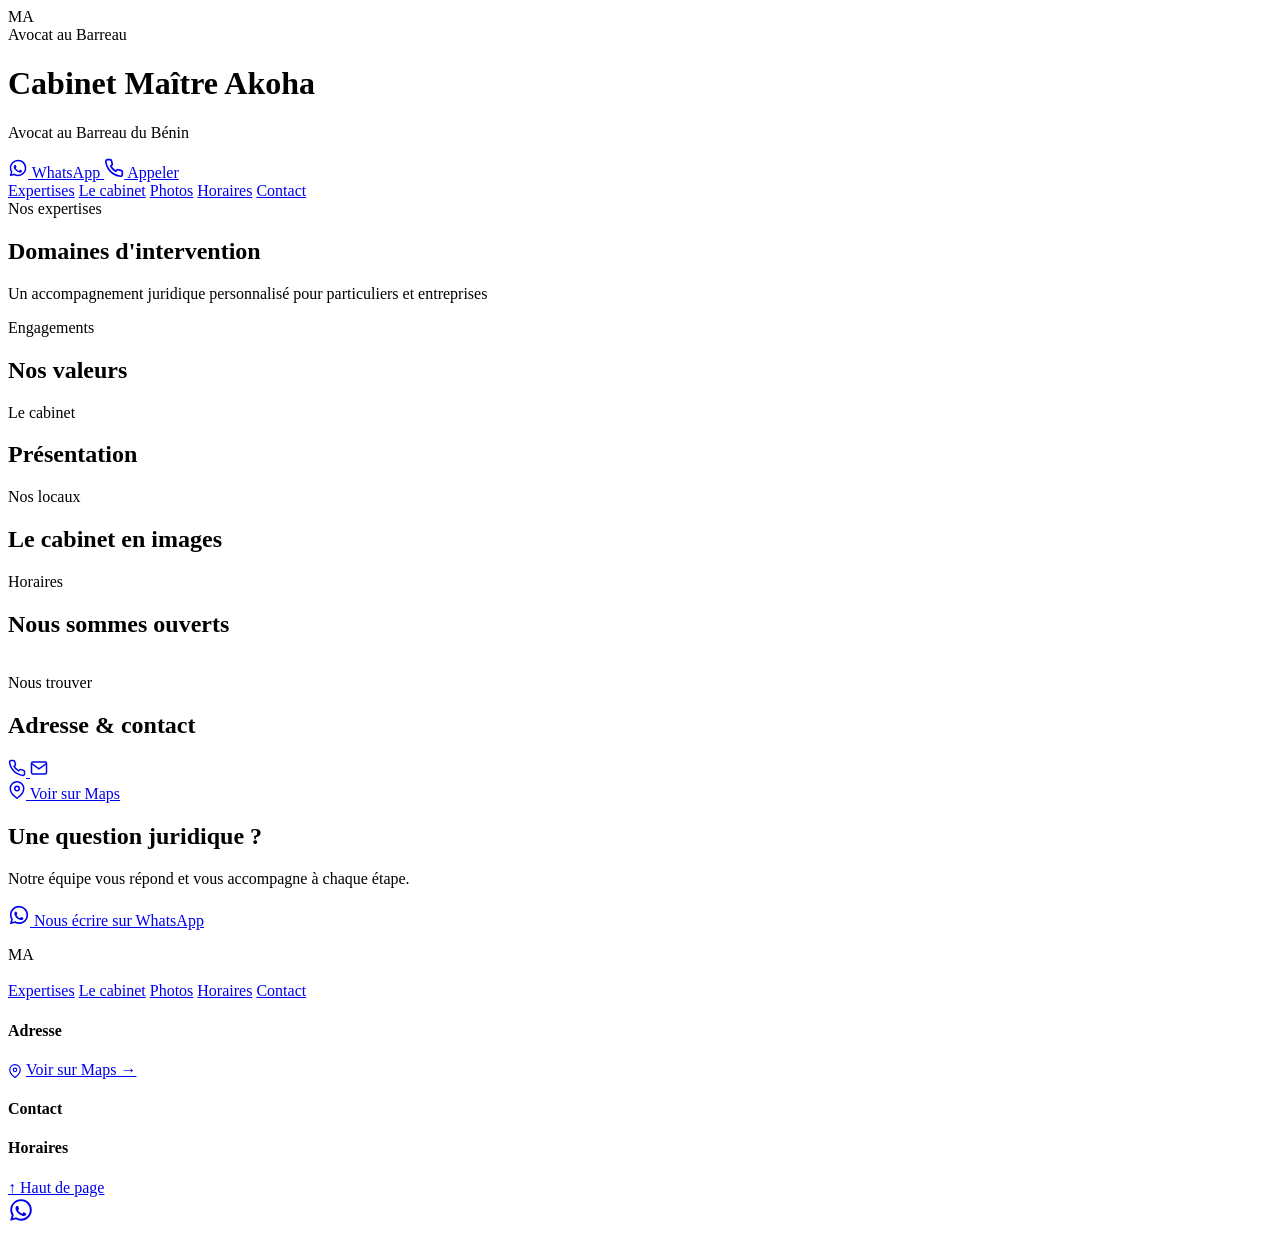
==== outil2-presentation/index.html @ 32dc5c9f "feat(o2): add HTML with hero, nav and 8 sections for Akoha cabinet" ====
<!DOCTYPE html>
<html lang="fr">
<head>
  <meta charset="UTF-8">
  <meta name="viewport" content="width=device-width, initial-scale=1, viewport-fit=cover">
  <meta name="theme-color" content="#1a2744">
  <title>Cabinet Maître Akoha — Avocat à Cotonou, Bénin</title>
  <meta name="description" content="Cabinet Maître Akoha, avocat au Barreau du Bénin depuis 2012. Droit civil, famille, travail, affaires, pénal, fiscal, immobilier, international. Cotonou. Contactez-nous sur WhatsApp.">
  <link rel="stylesheet" href="style.css">
  <link rel="manifest" href="manifest.json">
  <link rel="icon" href="assets/favicon.svg" type="image/svg+xml">
  <link rel="preconnect" href="https://fonts.googleapis.com">
  <link rel="preconnect" href="https://fonts.gstatic.com" crossorigin>
  <link href="https://fonts.googleapis.com/css2?family=Cormorant+Garamond:wght@400;500;600;700&family=Inter:wght@400;500;600&display=swap" rel="stylesheet">
</head>
<body>
  <header class="hero">
    <div class="wrap">
      <div class="hero-top">
        <div class="hero-logo">MA</div>
        <div class="hero-badge">Avocat au Barreau</div>
      </div>
      <h1 id="hero-nom">Cabinet Maître Akoha</h1>
      <p class="hero-slogan" id="hero-slogan">Avocat au Barreau du Bénin</p>
      <p class="hero-baseline" id="hero-baseline"></p>
      <div class="hero-ctas">
        <a class="btn btn-wa" id="hero-wa" href="#" aria-label="Contacter sur WhatsApp">
          <svg viewBox="0 0 24 24" width="20" height="20" fill="currentColor" aria-hidden="true"><path d="M12.04 2C6.58 2 2.13 6.45 2.13 11.91c0 1.75.46 3.45 1.32 4.95L2 22l5.25-1.38a9.9 9.9 0 0 0 4.79 1.22h.01c5.46 0 9.91-4.45 9.91-9.91 0-2.65-1.03-5.14-2.9-7.01A9.85 9.85 0 0 0 12.04 2zm0 1.8c2.17 0 4.21.85 5.74 2.38a8.07 8.07 0 0 1 2.38 5.73c0 4.48-3.65 8.11-8.12 8.11a8.2 8.2 0 0 1-4.14-1.13l-.3-.18-3.11.82.83-3.04-.2-.31a8.08 8.08 0 0 1-1.25-4.29c0-4.48 3.65-8.11 8.11-8.11zm-3.6 4.5c-.17 0-.44.06-.67.31-.23.25-.87.85-.87 2.07 0 1.22.89 2.39 1.01 2.55.12.16 1.72 2.63 4.18 3.69.58.25 1.04.4 1.39.51.58.18 1.11.16 1.53.1.46-.07 1.42-.58 1.62-1.14.2-.56.2-1.04.14-1.14-.06-.1-.23-.16-.48-.28-.25-.12-1.42-.7-1.64-.78-.22-.08-.38-.12-.54.13-.16.25-.62.78-.76.94-.14.16-.28.18-.53.06-.25-.12-1.05-.39-2-1.23-.74-.66-1.24-1.47-1.38-1.72-.14-.25-.02-.39.11-.51.11-.11.25-.29.37-.43.12-.14.16-.25.25-.41.08-.16.04-.31-.02-.43-.06-.12-.54-1.3-.74-1.78-.19-.47-.39-.41-.54-.42z"/></svg>
          WhatsApp
        </a>
        <a class="btn btn-call" id="hero-tel" href="#">
          <svg viewBox="0 0 24 24" width="20" height="20" fill="none" stroke="currentColor" stroke-width="2" aria-hidden="true"><path d="M22 16.92v3a2 2 0 0 1-2.18 2 19.79 19.79 0 0 1-8.63-3.07 19.5 19.5 0 0 1-6-6 19.79 19.79 0 0 1-3.07-8.67A2 2 0 0 1 4.11 2h3a2 2 0 0 1 2 1.72c.127.96.361 1.903.7 2.81a2 2 0 0 1-.45 2.11L8.09 9.91a16 16 0 0 0 6 6l1.27-1.27a2 2 0 0 1 2.11-.45c.907.339 1.85.573 2.81.7A2 2 0 0 1 22 16.92z"/></svg>
          Appeler
        </a>
      </div>
    </div>
  </header>

  <nav class="quicknav" aria-label="Navigation rapide">
    <div class="wrap">
      <a href="#services">Expertises</a>
      <a href="#presentation">Le cabinet</a>
      <a href="#galerie">Photos</a>
      <a href="#horaires">Horaires</a>
      <a href="#adresse">Contact</a>
    </div>
  </nav>

  <main>
    <section id="services" class="section">
      <div class="wrap">
        <div class="section-header">
          <span class="section-label">Nos expertises</span>
          <h2>Domaines d'intervention</h2>
          <p class="section-sub">Un accompagnement juridique personnalisé pour particuliers et entreprises</p>
        </div>
        <div class="services-grid" id="services-grid"></div>
      </div>
    </section>

    <section id="distinctions" class="section section-alt">
      <div class="wrap">
        <div class="section-header">
          <span class="section-label">Engagements</span>
          <h2>Nos valeurs</h2>
        </div>
        <ul class="distinctions-list" id="distinctions-list"></ul>
      </div>
    </section>

    <section id="presentation" class="section">
      <div class="wrap">
        <div class="section-header">
          <span class="section-label">Le cabinet</span>
          <h2>Présentation</h2>
        </div>
        <p class="presentation" id="presentation-texte"></p>
      </div>
    </section>

    <section id="galerie" class="section section-alt">
      <div class="wrap">
        <div class="section-header">
          <span class="section-label">Nos locaux</span>
          <h2>Le cabinet en images</h2>
        </div>
        <div class="gallery" id="galerie-grid"></div>
      </div>
    </section>

    <section id="horaires" class="section">
      <div class="wrap">
        <div class="section-header">
          <span class="section-label">Horaires</span>
          <h2>Nous sommes ouverts</h2>
        </div>
        <div class="hours-status" id="hours-status"></div>
        <table class="hours" id="hours-table"></table>
        <p class="note" id="hours-note"></p>
      </div>
    </section>

    <section id="adresse" class="section section-alt">
      <div class="wrap">
        <div class="section-header">
          <span class="section-label">Nous trouver</span>
          <h2>Adresse &amp; contact</h2>
        </div>
        <div class="contact-card">
          <div class="contact-info">
            <p class="addr" id="adresse-texte"></p>
            <div class="contact-details">
              <a href="#" id="contact-tel" class="contact-link">
                <svg viewBox="0 0 24 24" width="18" height="18" fill="none" stroke="currentColor" stroke-width="2" aria-hidden="true"><path d="M22 16.92v3a2 2 0 0 1-2.18 2 19.79 19.79 0 0 1-8.63-3.07 19.5 19.5 0 0 1-6-6 19.79 19.79 0 0 1-3.07-8.67A2 2 0 0 1 4.11 2h3a2 2 0 0 1 2 1.72c.127.96.361 1.903.7 2.81a2 2 0 0 1-.45 2.11L8.09 9.91a16 16 0 0 0 6 6l1.27-1.27a2 2 0 0 1 2.11-.45c.907.339 1.85.573 2.81.7A2 2 0 0 1 22 16.92z"/></svg>
                <span id="contact-tel-text"></span>
              </a>
              <a href="#" id="contact-email" class="contact-link">
                <svg viewBox="0 0 24 24" width="18" height="18" fill="none" stroke="currentColor" stroke-width="2" aria-hidden="true"><path d="M4 4h16c1.1 0 2 .9 2 2v12c0 1.1-.9 2-2 2H4c-1.1 0-2-.9-2-2V6c0-1.1.9-2 2-2z"/><polyline points="22,6 12,13 2,6"/></svg>
                <span id="contact-email-text"></span>
              </a>
            </div>
          </div>
          <a class="btn btn-map" id="itineraire" href="#" target="_blank" rel="noopener">
            <svg viewBox="0 0 24 24" width="18" height="18" fill="none" stroke="currentColor" stroke-width="2" aria-hidden="true"><path d="M21 10c0 7-9 13-9 13s-9-6-9-13a9 9 0 0 1 18 0z"/><circle cx="12" cy="10" r="3"/></svg>
            Voir sur Maps
          </a>
        </div>
      </div>
    </section>

    <section class="section section-cta">
      <div class="wrap">
        <h2>Une question juridique ?</h2>
        <p>Notre équipe vous répond et vous accompagne à chaque étape.</p>
        <a class="btn btn-wa btn-large" id="footer-wa" href="#" aria-label="Nous écrire sur WhatsApp">
          <svg viewBox="0 0 24 24" width="22" height="22" fill="currentColor" aria-hidden="true"><path d="M12.04 2C6.58 2 2.13 6.45 2.13 11.91c0 1.75.46 3.45 1.32 4.95L2 22l5.25-1.38a9.9 9.9 0 0 0 4.79 1.22h.01c5.46 0 9.91-4.45 9.91-9.91 0-2.65-1.03-5.14-2.9-7.01A9.85 9.85 0 0 0 12.04 2zm0 1.8c2.17 0 4.21.85 5.74 2.38a8.07 8.07 0 0 1 2.38 5.73c0 4.48-3.65 8.11-8.12 8.11a8.2 8.2 0 0 1-4.14-1.13l-.3-.18-3.11.82.83-3.04-.2-.31a8.08 8.08 0 0 1-1.25-4.29c0-4.48 3.65-8.11 8.11-8.11zm-3.6 4.5c-.17 0-.44.06-.67.31-.23.25-.87.85-.87 2.07 0 1.22.89 2.39 1.01 2.55.12.16 1.72 2.63 4.18 3.69.58.25 1.04.4 1.39.51.58.18 1.11.16 1.53.1.46-.07 1.42-.58 1.62-1.14.2-.56.2-1.04.14-1.14-.06-.1-.23-.16-.48-.28-.25-.12-1.42-.7-1.64-.78-.22-.08-.38-.12-.54.13-.16.25-.62.78-.76.94-.14.16-.28.18-.53.06-.25-.12-1.05-.39-2-1.23-.74-.66-1.24-1.47-1.38-1.72-.14-.25-.02-.39.11-.51.11-.11.25-.29.37-.43.12-.14.16-.25.25-.41.08-.16.04-.31-.02-.43-.06-.12-.54-1.3-.74-1.78-.19-.47-.39-.41-.54-.42z"/></svg>
          Nous écrire sur WhatsApp
        </a>
        <p class="legal" id="legal"></p>
      </div>
    </section>
  </main>

  <footer class="footer">
    <div class="wrap">
      <div class="footer-top">
        <div class="footer-brand">
          <div class="footer-logo">MA</div>
          <div>
            <h3 id="footer-nom"></h3>
            <p id="footer-baseline"></p>
          </div>
        </div>
        <div class="footer-nav-links">
          <a href="#services">Expertises</a>
          <a href="#presentation">Le cabinet</a>
          <a href="#galerie">Photos</a>
          <a href="#horaires">Horaires</a>
          <a href="#adresse">Contact</a>
        </div>
      </div>
      <div class="footer-grid">
        <div class="footer-col">
          <h4>Adresse</h4>
          <p id="footer-addr"></p>
          <a href="#" id="footer-map" class="footer-link"><svg viewBox="0 0 24 24" width="14" height="14" fill="none" stroke="currentColor" stroke-width="2" style="vertical-align:middle;margin-right:4px" aria-hidden="true"><path d="M21 10c0 7-9 13-9 13s-9-6-9-13a9 9 0 0 1 18 0z"/><circle cx="12" cy="10" r="3"/></svg>Voir sur Maps →</a>
        </div>
        <div class="footer-col">
          <h4>Contact</h4>
          <a href="#" id="footer-tel" class="footer-link"></a>
          <a href="#" id="footer-email" class="footer-link"></a>
          <a href="#" id="footer-wa" class="footer-link"></a>
        </div>
        <div class="footer-col">
          <h4>Horaires</h4>
          <p id="footer-hours"></p>
          <p class="footer-note" id="footer-hours-note"></p>
        </div>
      </div>
      <div class="footer-bottom">
        <p id="footer-txt"></p>
        <p id="footer-legal"></p>
        <a href="#haut" class="totop">↑ Haut de page</a>
      </div>
    </div>
  </footer>

  <a class="fab-wa" id="fab-wa" href="#" aria-label="WhatsApp">
    <svg viewBox="0 0 24 24" width="26" height="26" fill="currentColor" aria-hidden="true"><path d="M12.04 2C6.58 2 2.13 6.45 2.13 11.91c0 1.75.46 3.45 1.32 4.95L2 22l5.25-1.38a9.9 9.9 0 0 0 4.79 1.22h.01c5.46 0 9.91-4.45 9.91-9.91 0-2.65-1.03-5.14-2.9-7.01A9.85 9.85 0 0 0 12.04 2zm0 1.8c2.17 0 4.21.85 5.74 2.38a8.07 8.07 0 0 1 2.38 5.73c0 4.48-3.65 8.11-8.12 8.11a8.2 8.2 0 0 1-4.14-1.13l-.3-.18-3.11.82.83-3.04-.2-.31a8.08 8.08 0 0 1-1.25-4.29c0-4.48 3.65-8.11 8.11-8.11zm-3.6 4.5c-.17 0-.44.06-.67.31-.23.25-.87.85-.87 2.07 0 1.22.89 2.39 1.01 2.55.12.16 1.72 2.63 4.18 3.69.58.25 1.04.4 1.39.51.58.18 1.11.16 1.53.1.46-.07 1.42-.58 1.62-1.14.2-.56.2-1.04.14-1.14-.06-.1-.23-.16-.48-.28-.25-.12-1.42-.7-1.64-.78-.22-.08-.38-.12-.54.13-.16.25-.62.78-.76.94-.14.16-.28.18-.53.06-.25-.12-1.05-.39-2-1.23-.74-.66-1.24-1.47-1.38-1.72-.14-.25-.02-.39.11-.51.11-.11.25-.29.37-.43.12-.14.16-.25.25-.41.08-.16.04-.31-.02-.43-.06-.12-.54-1.3-.74-1.78-.19-.47-.39-.41-.54-.42z"/></svg>
  </a>

  <div class="lightbox" id="lightbox" hidden>
    <button class="lb-close" id="lb-close" aria-label="Fermer">✕</button>
    <img id="lb-img" alt="">
  </div>

  <script src="config.js"></script>
  <script src="app.js"></script>
  <script>
    if ('serviceWorker' in navigator) {
      navigator.serviceWorker.register('sw.js').catch(function(){});
    }
  </script>
</body>
</html>
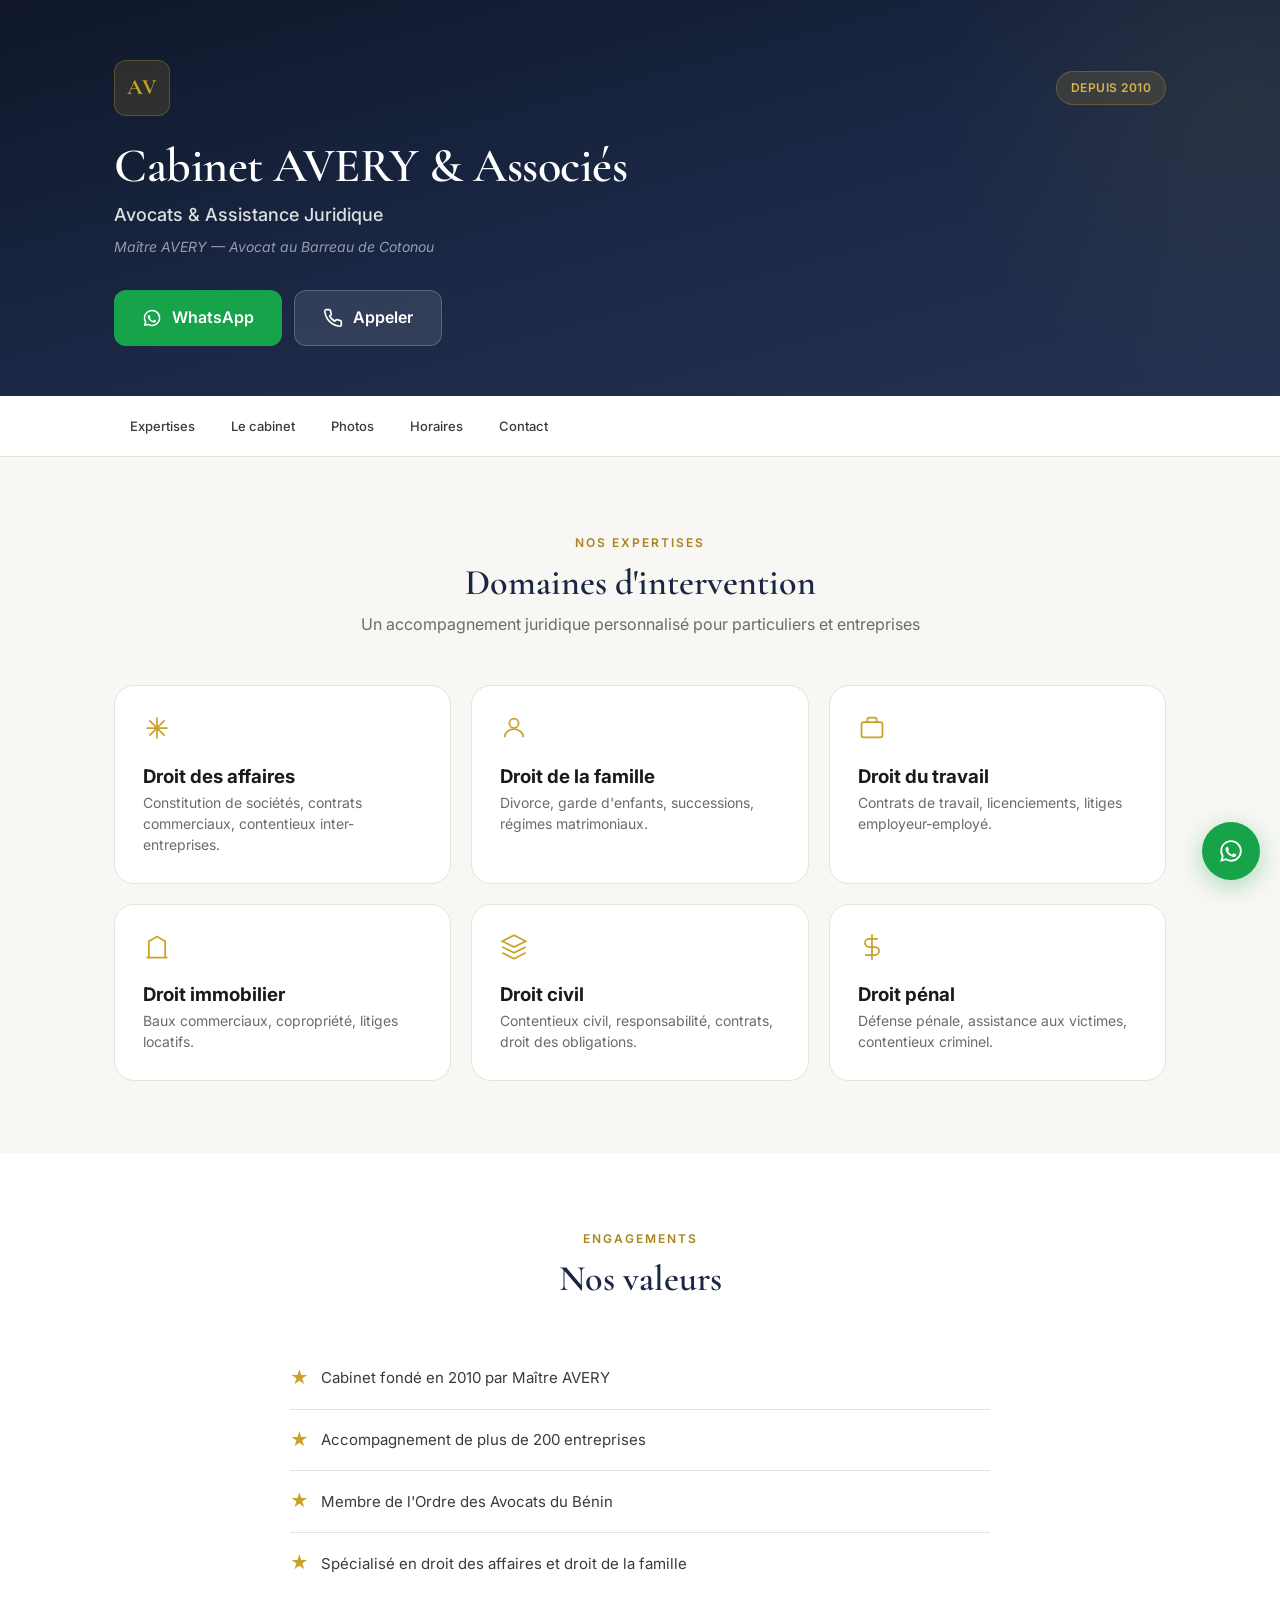
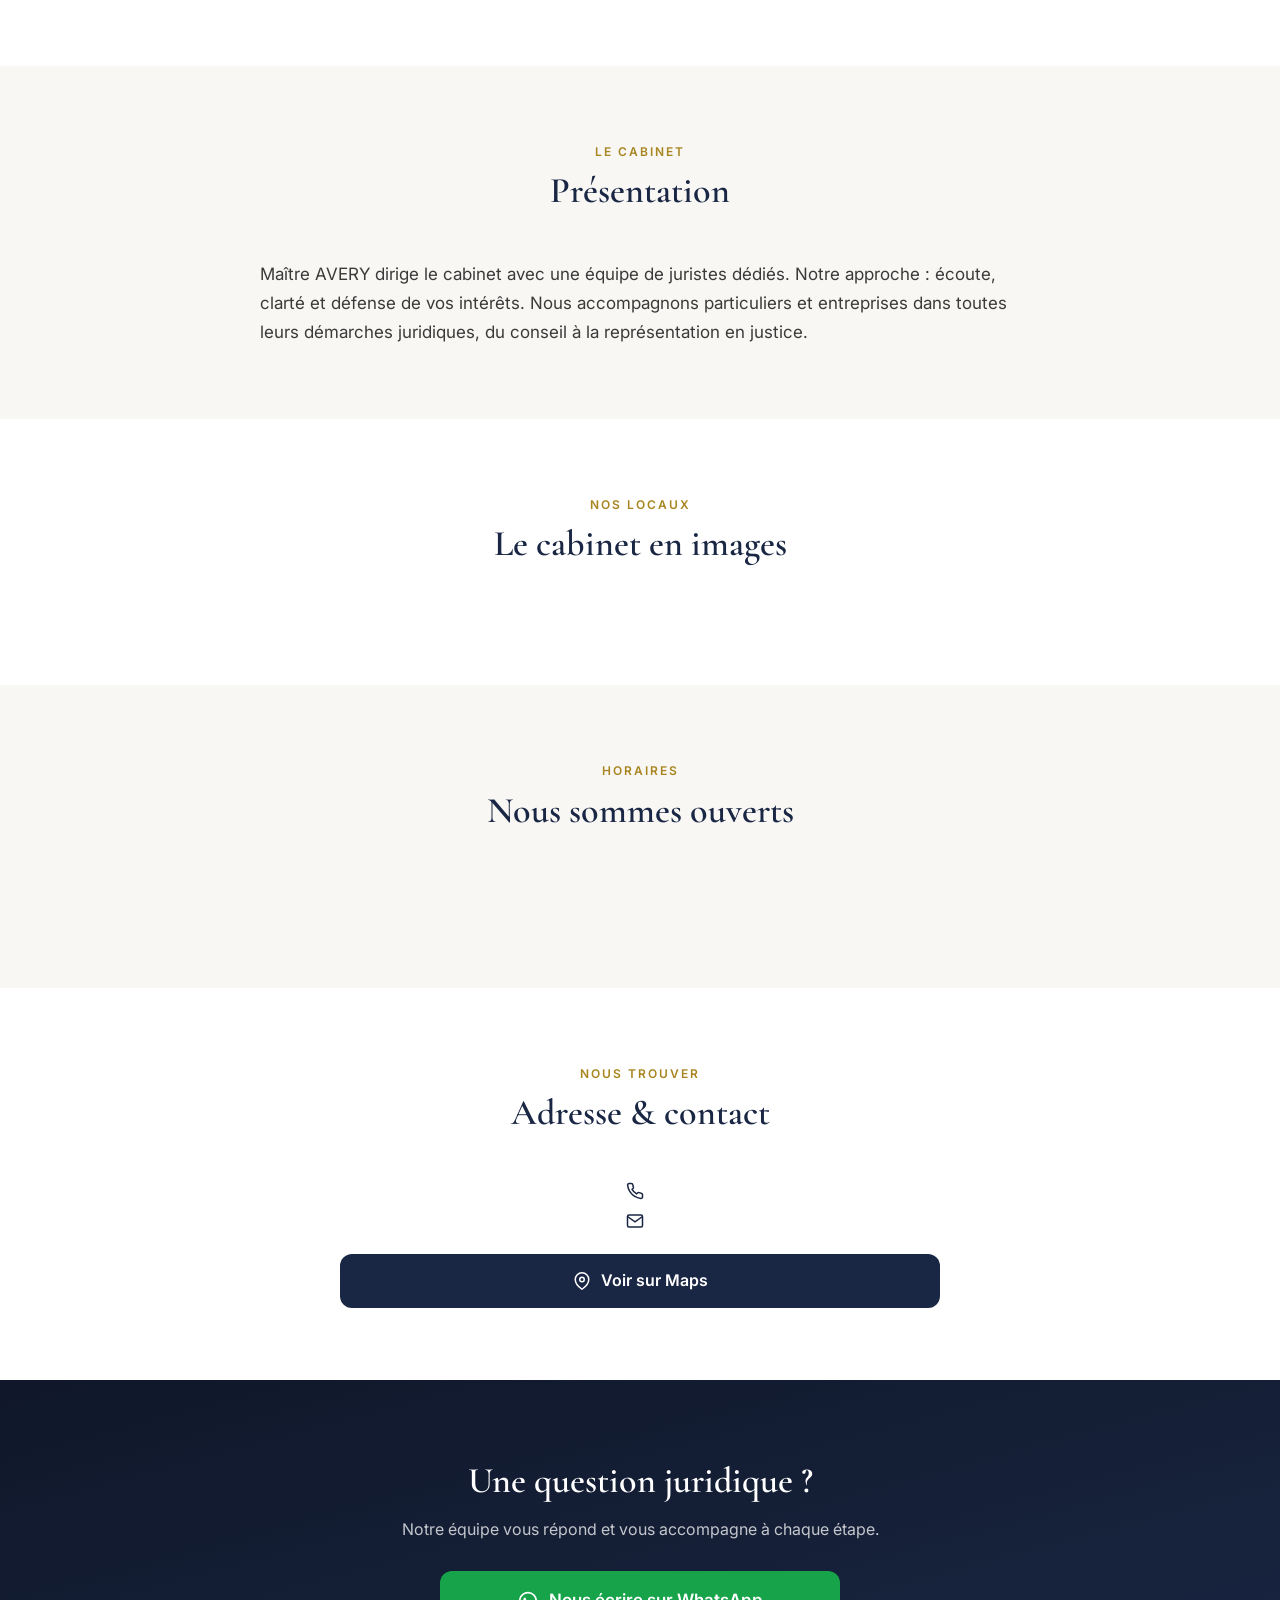
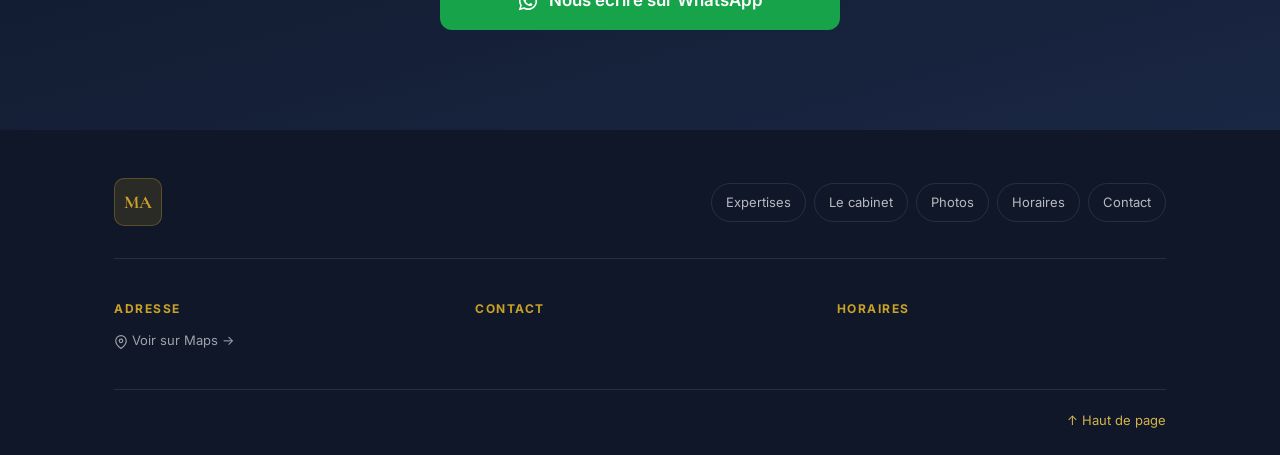
==== commit c10300d5: "refactor(o2): switch from real Akoha cabinet to fictional AVERY cabinet" ====
--- a/outil2-presentation/index.html
+++ b/outil2-presentation/index.html
@@ -4,8 +4,8 @@
   <meta charset="UTF-8">
   <meta name="viewport" content="width=device-width, initial-scale=1, viewport-fit=cover">
   <meta name="theme-color" content="#1a2744">
-  <title>Cabinet Maître Akoha — Avocat à Cotonou, Bénin</title>
-  <meta name="description" content="Cabinet Maître Akoha, avocat au Barreau du Bénin depuis 2012. Droit civil, famille, travail, affaires, pénal, fiscal, immobilier, international. Cotonou. Contactez-nous sur WhatsApp.">
+  <title>Cabinet AVERY &amp; Associés — Avocats à Cotonou, Bénin</title>
+  <meta name="description" content="Cabinet AVERY &amp; Associés, cabinet d'avocats au Barreau du Bénin. Droit des affaires, famille, travail, immobilier, civil, pénal. Cotonou. Contactez-nous sur WhatsApp.">
   <link rel="stylesheet" href="style.css">
   <link rel="manifest" href="manifest.json">
   <link rel="icon" href="assets/favicon.svg" type="image/svg+xml">
@@ -17,8 +17,8 @@
   <header class="hero">
     <div class="wrap">
       <div class="hero-top">
-        <div class="hero-logo">MA</div>
-        <div class="hero-badge">Avocat au Barreau</div>
+        <div class="hero-logo">AV</div>
+        <div class="hero-badge">Depuis 2010</div>
       </div>
       <h1 id="hero-nom">Cabinet Maître Akoha</h1>
       <p class="hero-slogan" id="hero-slogan">Avocat au Barreau du Bénin</p>
--- a/outil2-presentation/style.css
+++ b/outil2-presentation/style.css
@@ -0,0 +1,205 @@
+:root{
+  --navy:#1a2744; --navy-light:#243352; --navy-dark:#0f1729;
+  --gold:#c9a227; --gold-light:#d4b34a; --gold-dark:#a88520;
+  --white:#ffffff; --off-white:#f8f7f4; --gray-100:#f1f0ec; --gray-200:#e5e3dc;
+  --gray-500:#6b6b6b; --gray-700:#3a3a3a; --gray-900:#1a1a1a;
+  --accent:#16a34a; --radius:12px; --radius-lg:20px;
+  --shadow:0 4px 20px rgba(26,39,68,.08); --shadow-lg:0 8px 40px rgba(26,39,68,.12);
+  --font-serif:'Cormorant Garamond', Georgia, serif;
+  --font-sans:'Inter', -apple-system, BlinkMacSystemFont, sans-serif;
+  --wrap:1100px; --wrap-narrow:760px;
+}
+*{box-sizing:border-box;-webkit-tap-highlight-color:transparent;margin:0;padding:0}
+html{scroll-behavior:smooth;font-size:16px}
+body{background:var(--off-white);color:var(--gray-900);font-family:var(--font-sans);
+  line-height:1.6;-webkit-font-smoothing:antialiased}
+.wrap{max-width:var(--wrap);margin:0 auto;padding:0 24px}
+.wrap-narrow{max-width:var(--wrap-narrow);margin:0 auto;padding:0 24px}
+
+/* HERO */
+.hero{background:linear-gradient(165deg,var(--navy-dark) 0%,var(--navy) 50%,var(--navy-light) 100%);
+  color:var(--white);padding:60px 0 50px;position:relative;overflow:hidden}
+.hero::before{content:'';position:absolute;top:-50%;right:-20%;width:600px;height:600px;
+  background:radial-gradient(circle,rgba(201,162,39,.08) 0%,transparent 70%);pointer-events:none}
+.hero .wrap{position:relative;z-index:1}
+.hero-top{display:flex;align-items:center;justify-content:space-between;margin-bottom:24px}
+.hero-logo{width:56px;height:56px;border-radius:12px;background:rgba(201,162,39,.15);
+  border:1px solid rgba(201,162,39,.3);display:flex;align-items:center;justify-content:center;
+  font-family:var(--font-serif);font-size:22px;font-weight:700;color:var(--gold);letter-spacing:1px}
+.hero-badge{background:rgba(201,162,39,.15);border:1px solid rgba(201,162,39,.3);
+  color:var(--gold-light);padding:6px 14px;border-radius:999px;font-size:12px;
+  font-weight:600;letter-spacing:.5px;text-transform:uppercase}
+.hero h1{font-family:var(--font-serif);font-size:clamp(32px,5vw,48px);font-weight:600;
+  line-height:1.1;margin-bottom:8px;letter-spacing:-.5px}
+.hero-slogan{font-size:18px;color:rgba(255,255,255,.85);margin-bottom:6px;font-weight:500}
+.hero-baseline{font-size:14px;color:rgba(255,255,255,.55);margin-bottom:32px;font-style:italic}
+.hero-ctas{display:flex;gap:12px;flex-wrap:wrap}
+.btn{display:inline-flex;align-items:center;justify-content:center;gap:10px;
+  min-height:52px;padding:14px 28px;border-radius:var(--radius);font-size:16px;
+  font-weight:600;text-decoration:none;cursor:pointer;border:none;transition:all .2s}
+.btn-wa{background:var(--accent);color:var(--white)}
+.btn-wa:hover{background:#15803d;transform:translateY(-1px);box-shadow:0 4px 16px rgba(22,163,74,.3)}
+.btn-call{background:rgba(255,255,255,.1);color:var(--white);border:1px solid rgba(255,255,255,.2)}
+.btn-call:hover{background:rgba(255,255,255,.18)}
+.btn-map{background:var(--navy);color:var(--white);width:100%}
+.btn-map:hover{background:var(--navy-light)}
+.btn-large{padding:16px 36px;font-size:17px;width:100%;max-width:400px}
+.btn-wa.btn-large{background:var(--accent)}
+
+/* QUICKNAV */
+.quicknav{position:sticky;top:0;z-index:50;background:rgba(255,255,255,.95);
+  backdrop-filter:blur(12px);-webkit-backdrop-filter:blur(12px);
+  border-bottom:1px solid var(--gray-200);padding:0}
+.quicknav .wrap{display:flex;gap:4px;overflow-x:auto;padding:12px 24px;
+  -webkit-overflow-scrolling:touch;scrollbar-width:none}
+.quicknav .wrap::-webkit-scrollbar{display:none}
+.quicknav a{flex:0 0 auto;padding:8px 16px;border-radius:999px;font-size:13px;
+  color:var(--gray-700);text-decoration:none;font-weight:500;white-space:nowrap;
+  transition:all .15s}
+.quicknav a:hover,.quicknav a:active{background:var(--navy);color:var(--white)}
+
+/* SECTIONS */
+.section{padding:72px 0}
+.section-alt{background:var(--white)}
+.section-header{text-align:center;margin-bottom:48px}
+.section-label{display:inline-block;font-size:12px;font-weight:600;color:var(--gold-dark);
+  text-transform:uppercase;letter-spacing:2px;margin-bottom:8px}
+.section-header h2{font-family:var(--font-serif);font-size:clamp(28px,4vw,36px);
+  font-weight:600;color:var(--navy);margin-bottom:8px;line-height:1.2}
+.section-sub{font-size:16px;color:var(--gray-500);max-width:600px;margin:0 auto}
+
+/* SERVICES */
+.services-grid{display:grid;grid-template-columns:repeat(auto-fill,minmax(260px,1fr));gap:20px}
+.card{background:var(--white);border:1px solid var(--gray-200);border-radius:var(--radius-lg);
+  padding:28px;transition:all .2s;position:relative;overflow:hidden}
+.card::before{content:'';position:absolute;top:0;left:0;right:0;height:3px;
+  background:linear-gradient(90deg,var(--gold),var(--gold-light));opacity:0;transition:opacity .2s}
+.card:hover{border-color:var(--gold);box-shadow:var(--shadow);transform:translateY(-2px)}
+.card:hover::before{opacity:1}
+.card-icon{color:var(--gold);margin-bottom:12px;display:block}
+.card p{font-size:14px;color:var(--gray-500);line-height:1.5}
+
+/* TEAM */
+.team-grid{display:grid;grid-template-columns:repeat(auto-fill,minmax(300px,1fr));gap:24px}
+.team-card{background:var(--white);border:1px solid var(--gray-200);border-radius:var(--radius-lg);
+  padding:32px;text-align:center;transition:all .2s}
+.team-card:hover{box-shadow:var(--shadow);transform:translateY(-2px)}
+.team-avatar{width:80px;height:80px;border-radius:50%;background:linear-gradient(135deg,var(--navy),var(--navy-light));
+  color:var(--gold);display:flex;align-items:center;justify-content:center;
+  font-family:var(--font-serif);font-size:28px;font-weight:700;margin:0 auto 16px;
+  border:3px solid var(--gold)}
+.team-card h3{font-family:var(--font-serif);font-size:22px;font-weight:600;color:var(--navy);margin-bottom:4px}
+.team-title{font-size:13px;color:var(--gold-dark);font-weight:600;text-transform:uppercase;
+  letter-spacing:1px;margin-bottom:12px}
+.team-card p{font-size:14px;color:var(--gray-500);line-height:1.5}
+
+/* DISTINCTIONS */
+.distinctions-list{list-style:none;max-width:700px;margin:0 auto}
+.distinctions-list li{display:flex;align-items:center;gap:12px;padding:16px 0;
+  border-bottom:1px solid var(--gray-200);font-size:15px;color:var(--gray-700)}
+.distinctions-list li:last-child{border-bottom:none}
+.distinctions-list li::before{content:'★';color:var(--gold);font-size:18px;flex-shrink:0}
+
+/* PRESENTATION */
+.presentation{font-size:17px;line-height:1.7;color:var(--gray-700);max-width:760px;margin:0 auto}
+
+/* GALLERY */
+.gallery{display:grid;grid-template-columns:repeat(2,1fr);gap:16px}
+.gallery figure{margin:0;border-radius:var(--radius);overflow:hidden;cursor:pointer;
+  position:relative;background:var(--gray-100)}
+.gallery img{display:block;width:100%;height:200px;object-fit:cover;transition:transform .4s}
+.gallery figure:hover img{transform:scale(1.05)}
+.gallery figcaption{position:absolute;bottom:0;left:0;right:0;
+  background:linear-gradient(transparent,rgba(0,0,0,.6));color:var(--white);
+  padding:24px 16px 12px;font-size:13px;font-weight:500}
+
+/* HOURS */
+.hours{width:100%;max-width:500px;margin:0 auto;border-collapse:collapse}
+.hours tr{border-bottom:1px solid var(--gray-200)}
+.hours td{padding:14px 8px;font-size:15px}
+.hours td:first-child{font-weight:600;color:var(--navy)}
+.hours td:last-child{text-align:right;color:var(--gray-500)}
+.note{text-align:center;color:var(--gray-500);font-size:14px;margin-top:16px;font-style:italic}
+
+/* CONTACT */
+.contact-card{max-width:600px;margin:0 auto}
+.contact-info{margin-bottom:24px}
+.addr{font-size:17px;line-height:1.6;color:var(--gray-700);margin-bottom:20px;text-align:center}
+.contact-details{display:flex;flex-direction:column;gap:12px;align-items:center}
+.contact-link{display:flex;align-items:center;gap:10px;color:var(--navy);text-decoration:none;
+  font-size:15px;font-weight:500;transition:color .15s}
+.contact-link:hover{color:var(--gold-dark)}
+
+/* CTA SECTION */
+.section-cta{background:linear-gradient(165deg,var(--navy-dark),var(--navy));color:var(--white);text-align:center}
+.section-cta h2{font-family:var(--font-serif);font-size:clamp(28px,4vw,36px);font-weight:600;
+  color:var(--white);margin-bottom:8px}
+.section-cta p{color:rgba(255,255,255,.75);margin-bottom:28px;font-size:16px}
+.section-cta .legal{font-size:12px;color:rgba(255,255,255,.45);margin-top:24px;max-width:600px;margin-left:auto;margin-right:auto}
+
+/* FOOTER */
+.footer{background:var(--navy-dark);color:rgba(255,255,255,.6);padding:48px 0 24px;font-size:13px}
+.footer-grid{display:grid;grid-template-columns:repeat(auto-fit,minmax(200px,1fr));gap:32px;margin-bottom:32px}
+.footer-col h3{font-family:var(--font-serif);font-size:18px;color:var(--gold-light);margin-bottom:8px}
+.footer-col h4{font-size:12px;color:var(--gold);text-transform:uppercase;letter-spacing:1.5px;margin-bottom:12px}
+.footer-col p{font-size:13px;line-height:1.6;color:rgba(255,255,255,.5)}
+.footer-link{display:block;color:rgba(255,255,255,.6);text-decoration:none;font-size:13px;
+  margin-bottom:6px;transition:color .15s}
+.footer-link:hover{color:var(--gold-light)}
+.footer-bottom{border-top:1px solid rgba(255,255,255,.1);padding-top:20px;
+  display:flex;justify-content:space-between;align-items:center;flex-wrap:wrap;gap:8px}
+.footer-bottom p{font-size:12px;color:rgba(255,255,255,.4)}
+.totop{color:var(--gold-light);text-decoration:none;font-size:13px}
+
+/* FAB */
+.fab-wa{position:fixed;right:20px;bottom:20px;width:58px;height:58px;border-radius:50%;
+  background:var(--accent);color:var(--white);display:flex;align-items:center;justify-content:center;
+  box-shadow:0 6px 24px rgba(22,163,74,.35);z-index:40;text-decoration:none;
+  transition:transform .2s}
+.fab-wa:hover{transform:scale(1.08)}
+
+/* LIGHTBOX */
+.lightbox{position:fixed;inset:0;background:rgba(0,0,0,.92);z-index:100;
+  display:flex;align-items:center;justify-content:center;padding:16px}
+.lightbox[hidden]{display:none}
+.lightbox img{max-width:100%;max-height:85vh;border-radius:8px;box-shadow:0 20px 60px rgba(0,0,0,.5)}
+.lb-close{position:absolute;top:16px;right:16px;width:44px;height:44px;border-radius:50%;
+  background:rgba(255,255,255,.12);border:1px solid rgba(255,255,255,.2);color:var(--white);
+  font-size:20px;cursor:pointer;display:flex;align-items:center;justify-content:center}
+
+/* RESPONSIVE */
+@media (max-width:640px){
+  .wrap{padding:0 16px}
+  .hero{padding:40px 0 36px}
+  .hero h1{font-size:28px}
+  .hero-ctas{flex-direction:column}
+  .btn{width:100%}
+  .section{padding:48px 0}
+  .services-grid{grid-template-columns:1fr}
+  .team-grid{grid-template-columns:1fr}
+  .gallery{grid-template-columns:1fr}
+  .gallery img{height:180px}
+  .quicknav .wrap{padding:10px 16px}
+}
+@media (min-width:641px) and (max-width:900px){
+  .services-grid{grid-template-columns:repeat(2,1fr)}
+  .gallery{grid-template-columns:repeat(2,1fr)}
+}
+@media (min-width:901px){
+  .gallery{grid-template-columns:repeat(4,1fr)}
+  .gallery img{height:180px}
+}/* FOOTER TOP */ 
+.footer-top{display:flex;justify-content:space-between;align-items:center;flex-wrap:wrap;gap:24px;margin-bottom:40px;padding-bottom:32px;border-bottom:1px solid rgba(255,255,255,.1)}  
+.footer-brand{display:flex;align-items:center;gap:16px}  
+.footer-logo{width:48px;height:48px;border-radius:10px;background:rgba(201,162,39,.15);border:1px solid rgba(201,162,39,.3);display:flex;align-items:center;justify-content:center;font-family:var(--font-serif);font-size:18px;font-weight:700;color:var(--gold);flex-shrink:0}  
+.footer-brand h3{font-family:var(--font-serif);font-size:20px;color:var(--white);margin-bottom:2px}  
+.footer-brand p{font-size:13px;color:rgba(255,255,255,.5);margin:0}  
+.footer-nav-links{display:flex;gap:8px;flex-wrap:wrap}  
+.footer-nav-links a{padding:8px 14px;border-radius:999px;font-size:13px;color:rgba(255,255,255,.7);text-decoration:none;transition:all .15s;border:1px solid rgba(255,255,255,.1)}  
+.footer-nav-links a:hover{background:rgba(255,255,255,.08);color:var(--gold-light)}  
+.hours-status{display:flex;align-items:center;justify-content:center;gap:12px;margin-bottom:20px;flex-wrap:wrap}  
+.status-badge{padding:6px 16px;border-radius:999px;font-size:13px;font-weight:600}  
+.status-badge.open{background:#dcfce7;color:#166534}  
+.status-badge.closed{background:#fee2e2;color:#991b1b}  
+.status-badge.closing{background:#fef3c7;color:#92400e}  
+.status-time{font-size:13px;color:var(--gray-500)}  
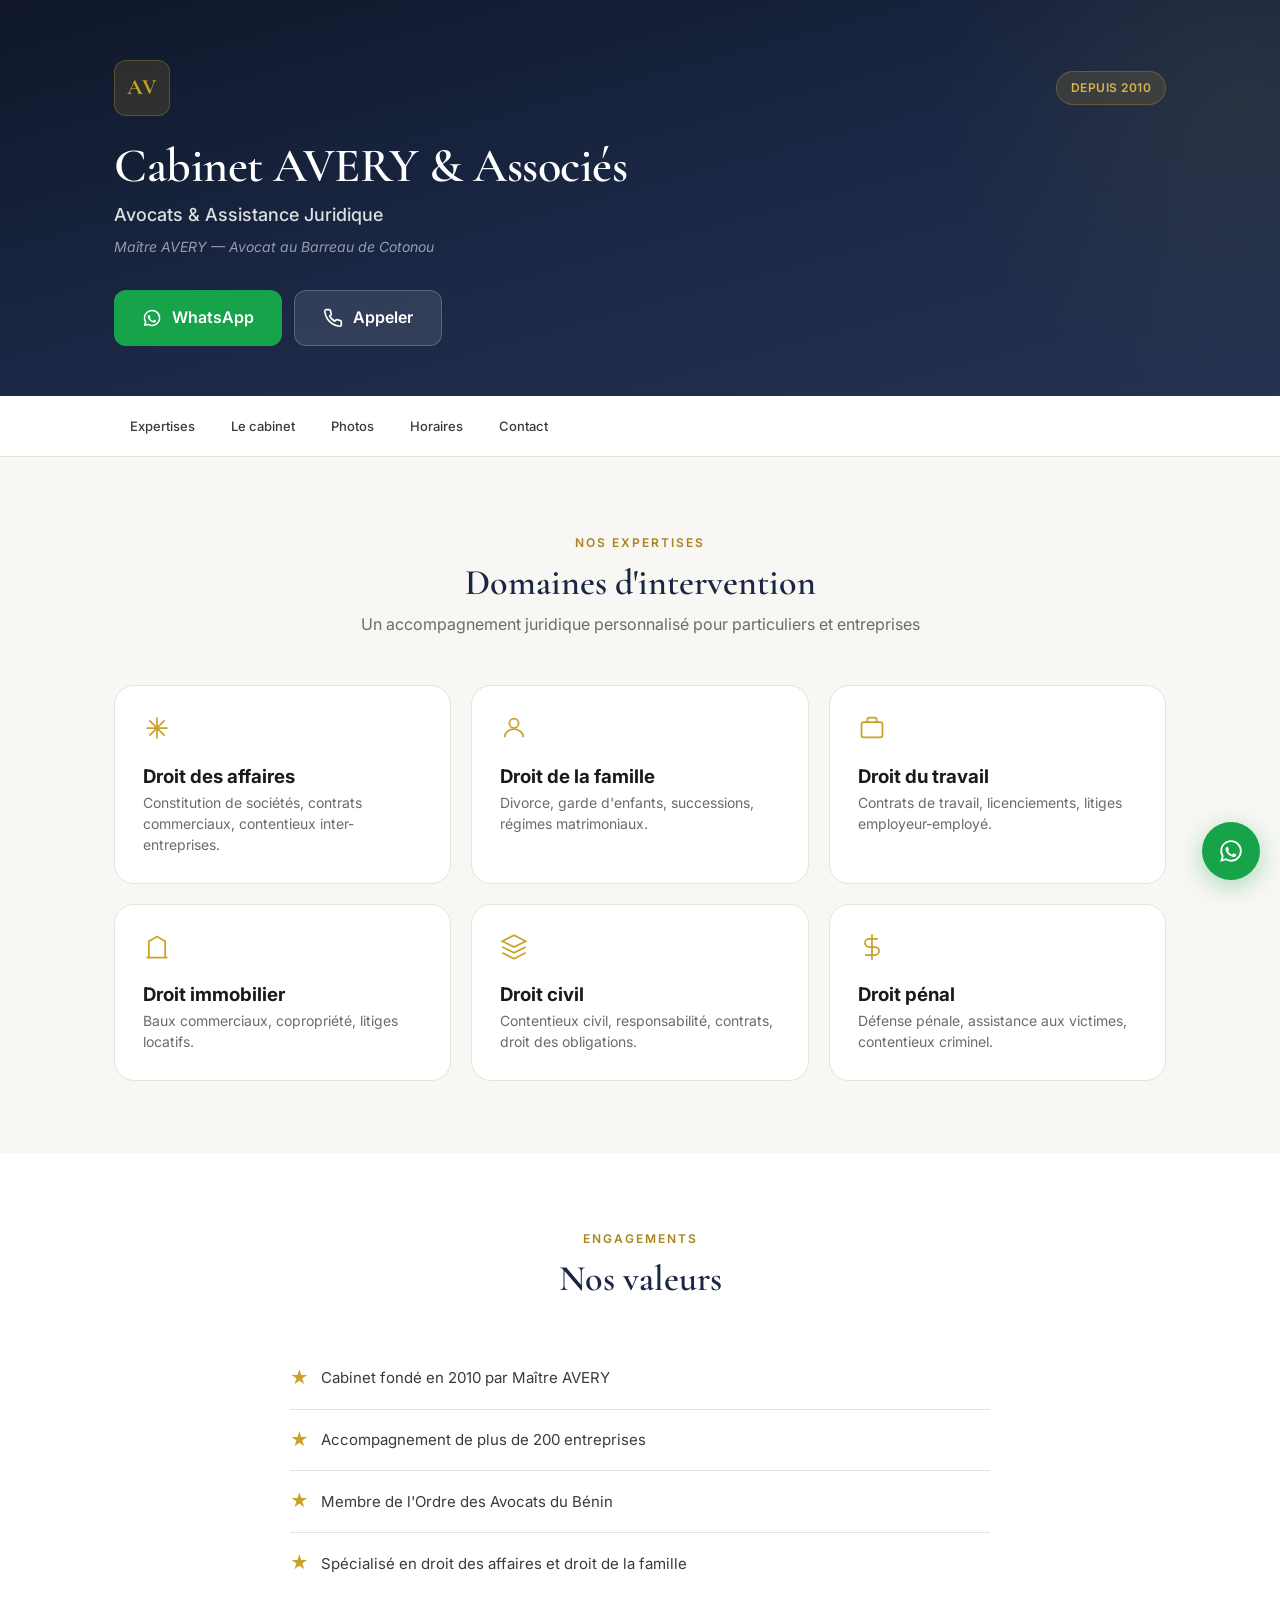
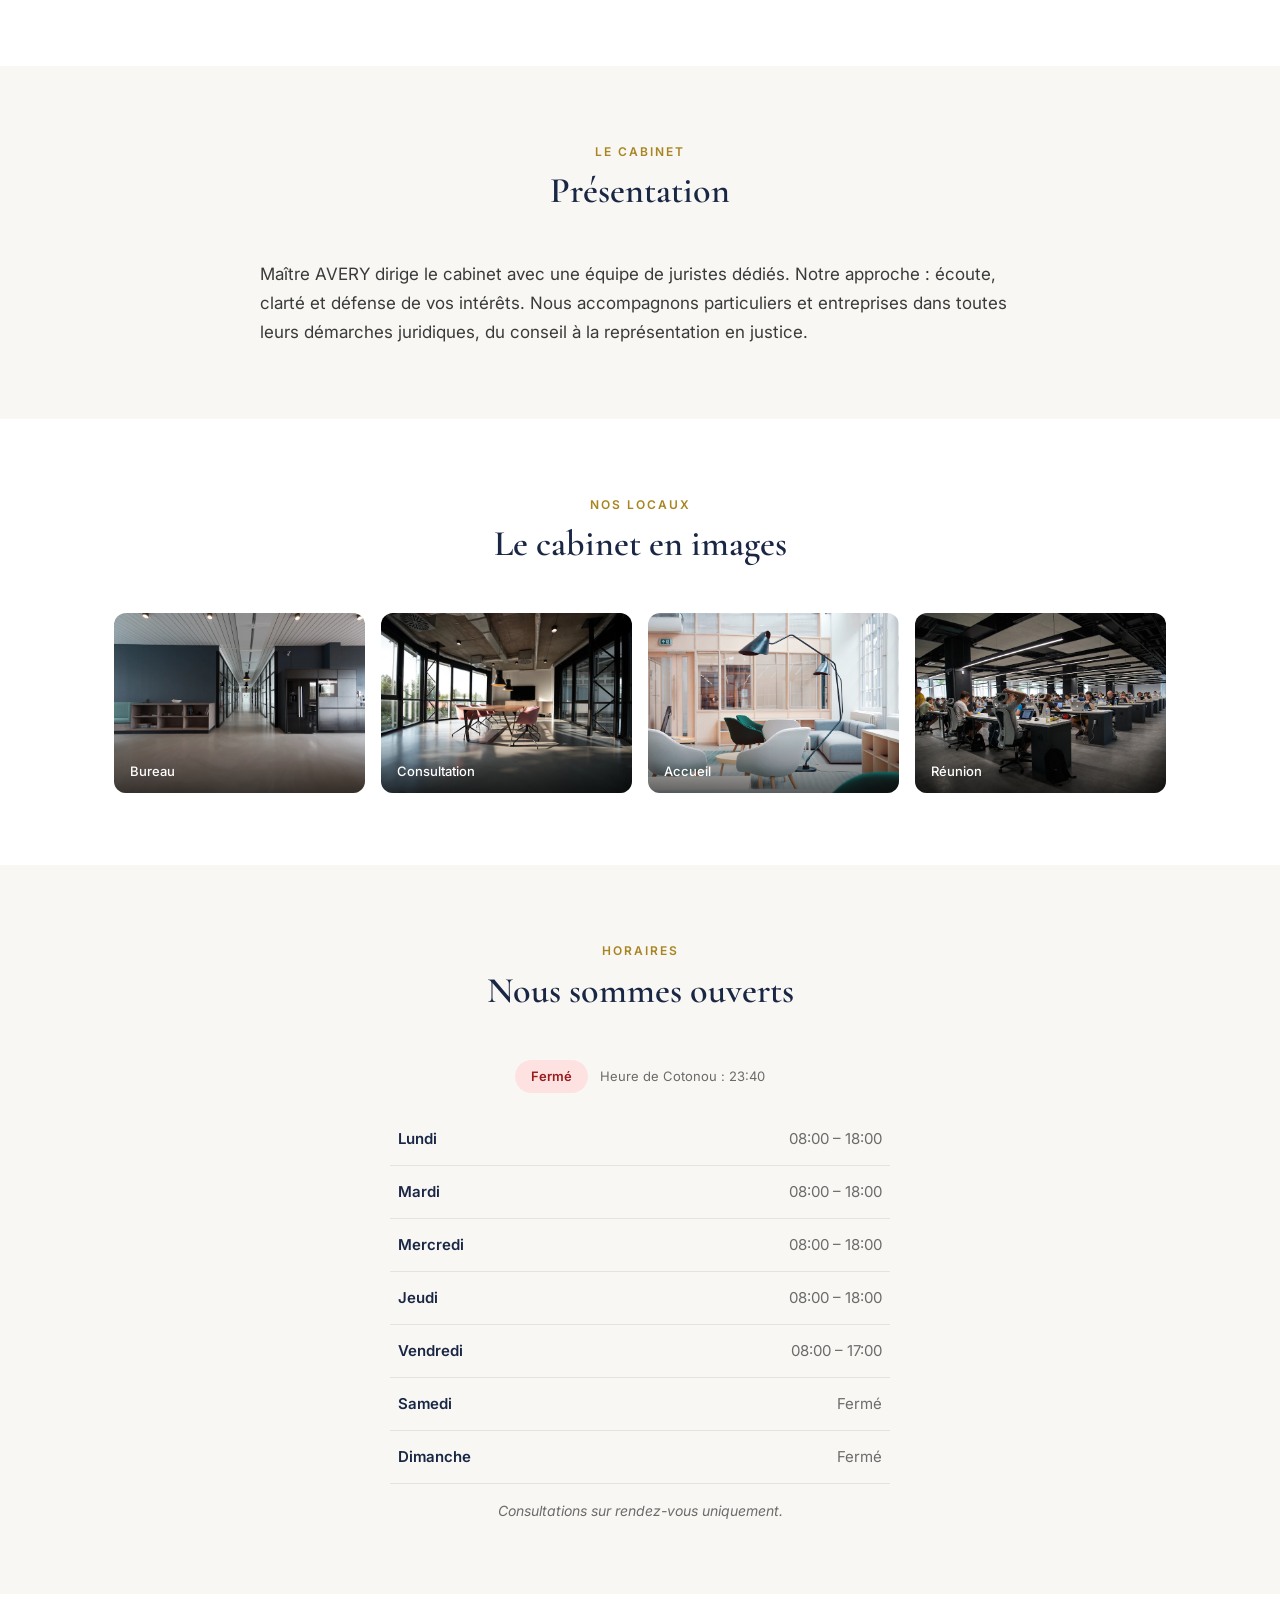
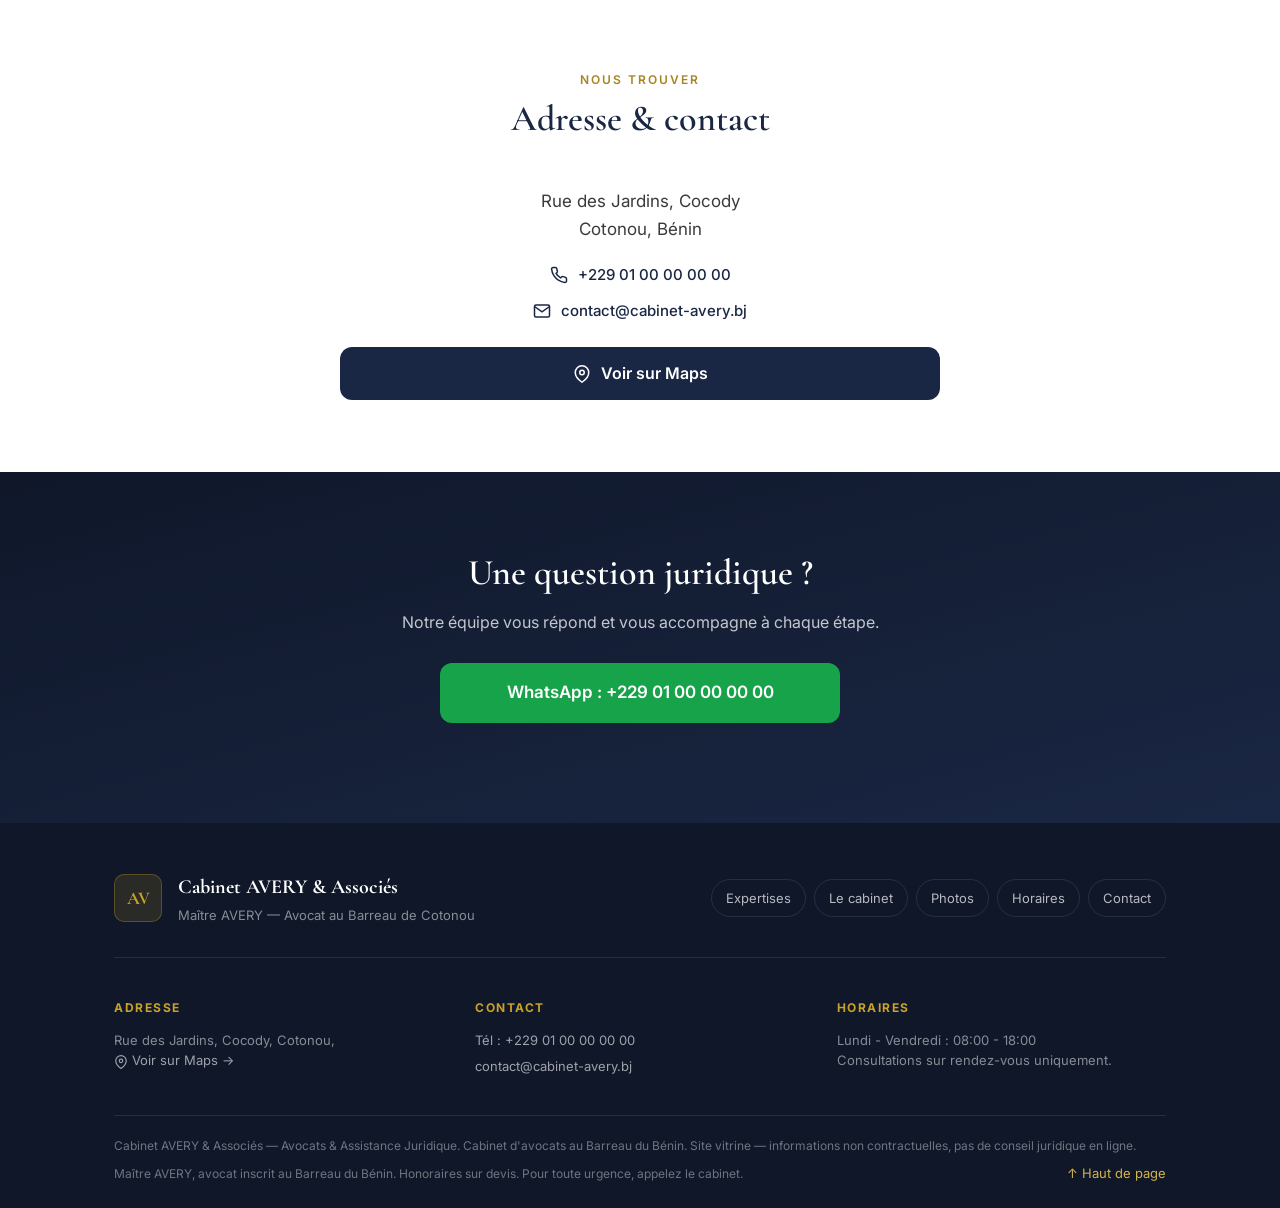
==== commit 8075f480: "fix(o2): add missing photos array to config (was causing JS crash)" ====
--- a/outil2-presentation/index.html
+++ b/outil2-presentation/index.html
@@ -145,7 +145,7 @@
     <div class="wrap">
       <div class="footer-top">
         <div class="footer-brand">
-          <div class="footer-logo">MA</div>
+          <div class="footer-logo">AV</div>
           <div>
             <h3 id="footer-nom"></h3>
             <p id="footer-baseline"></p>
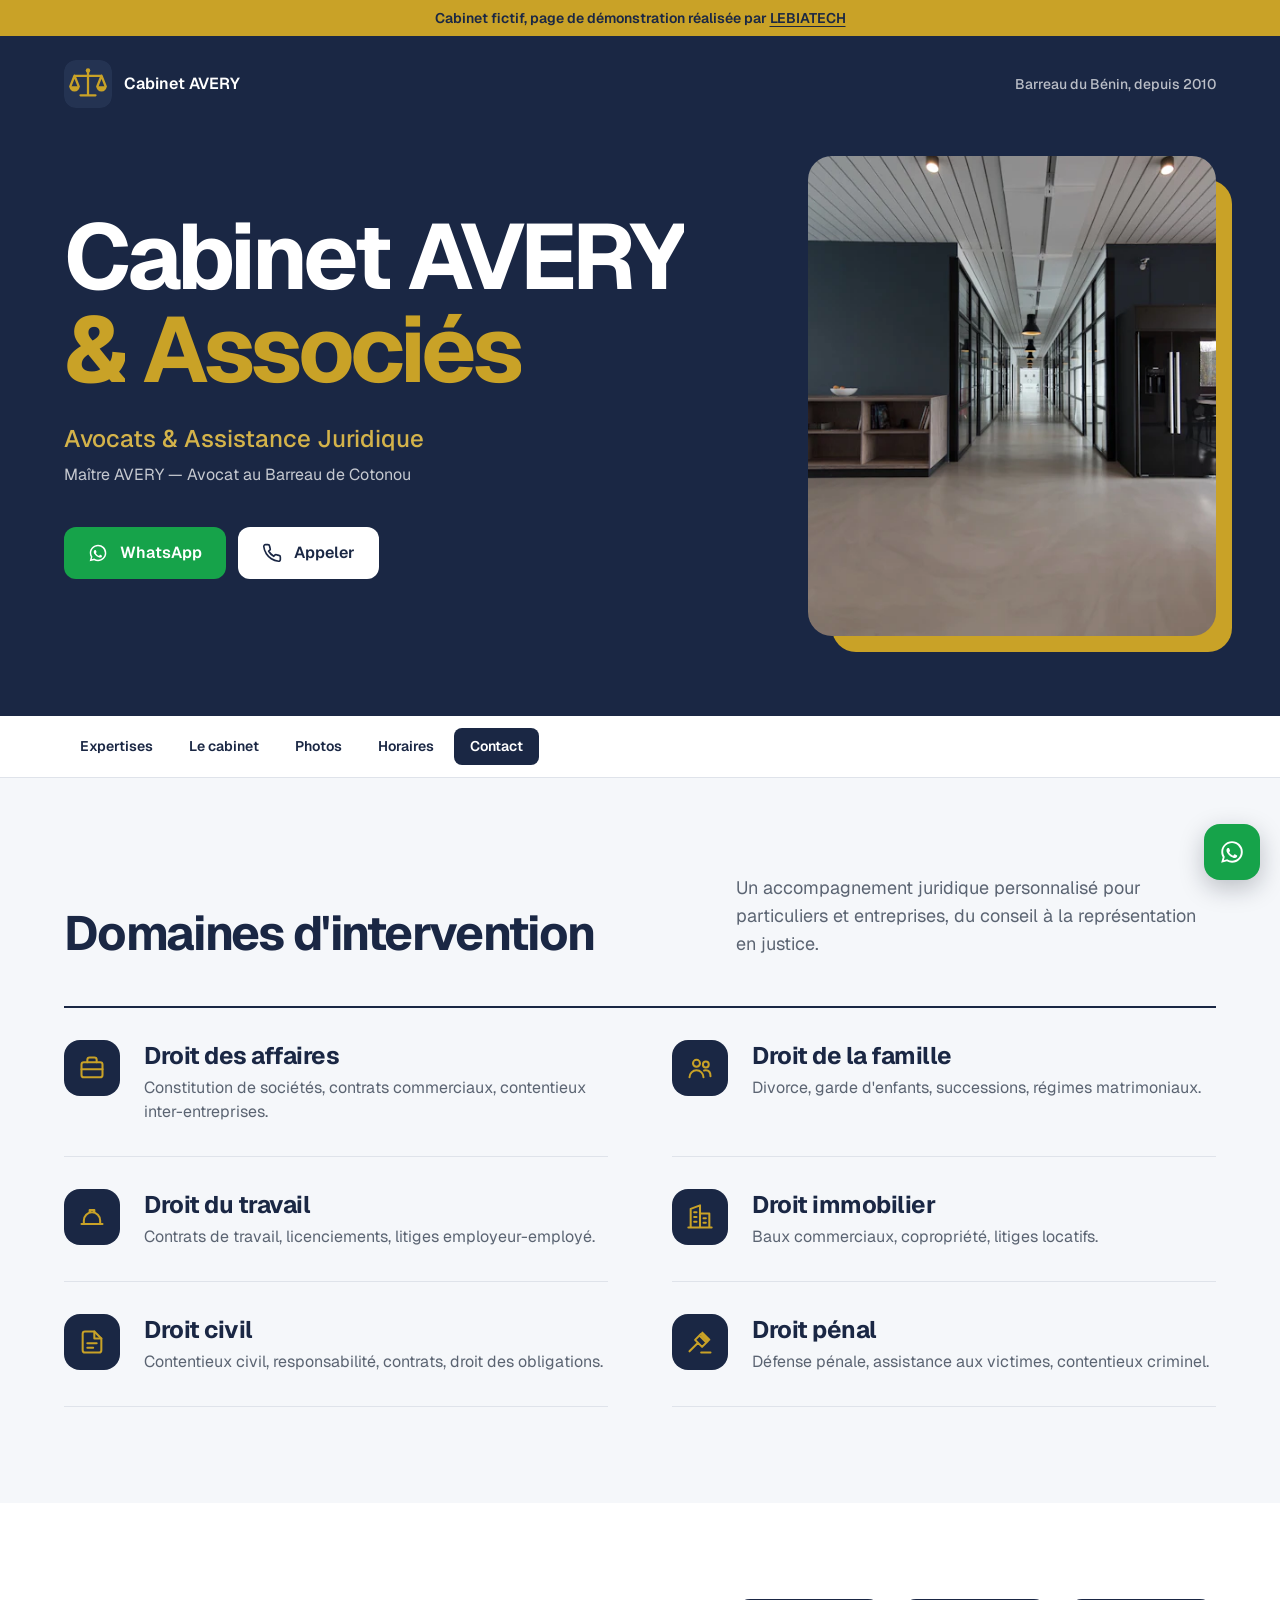
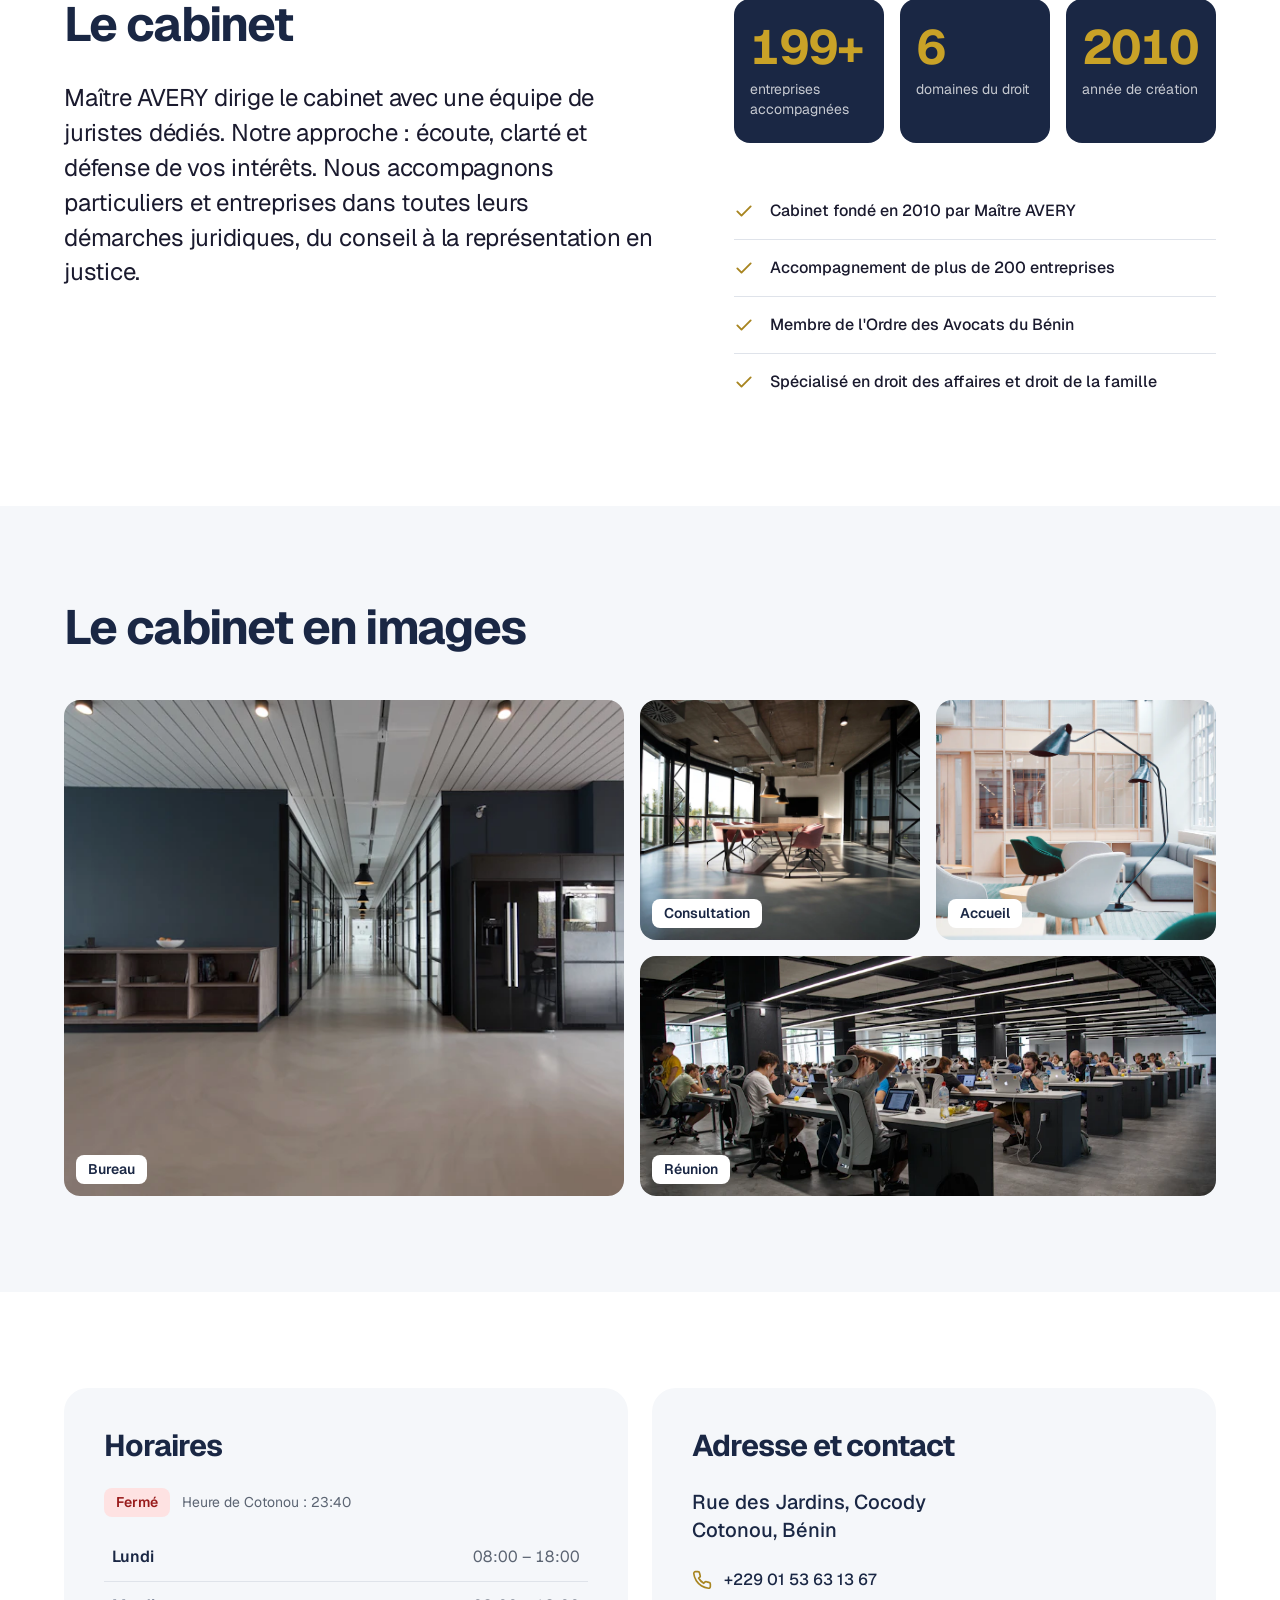
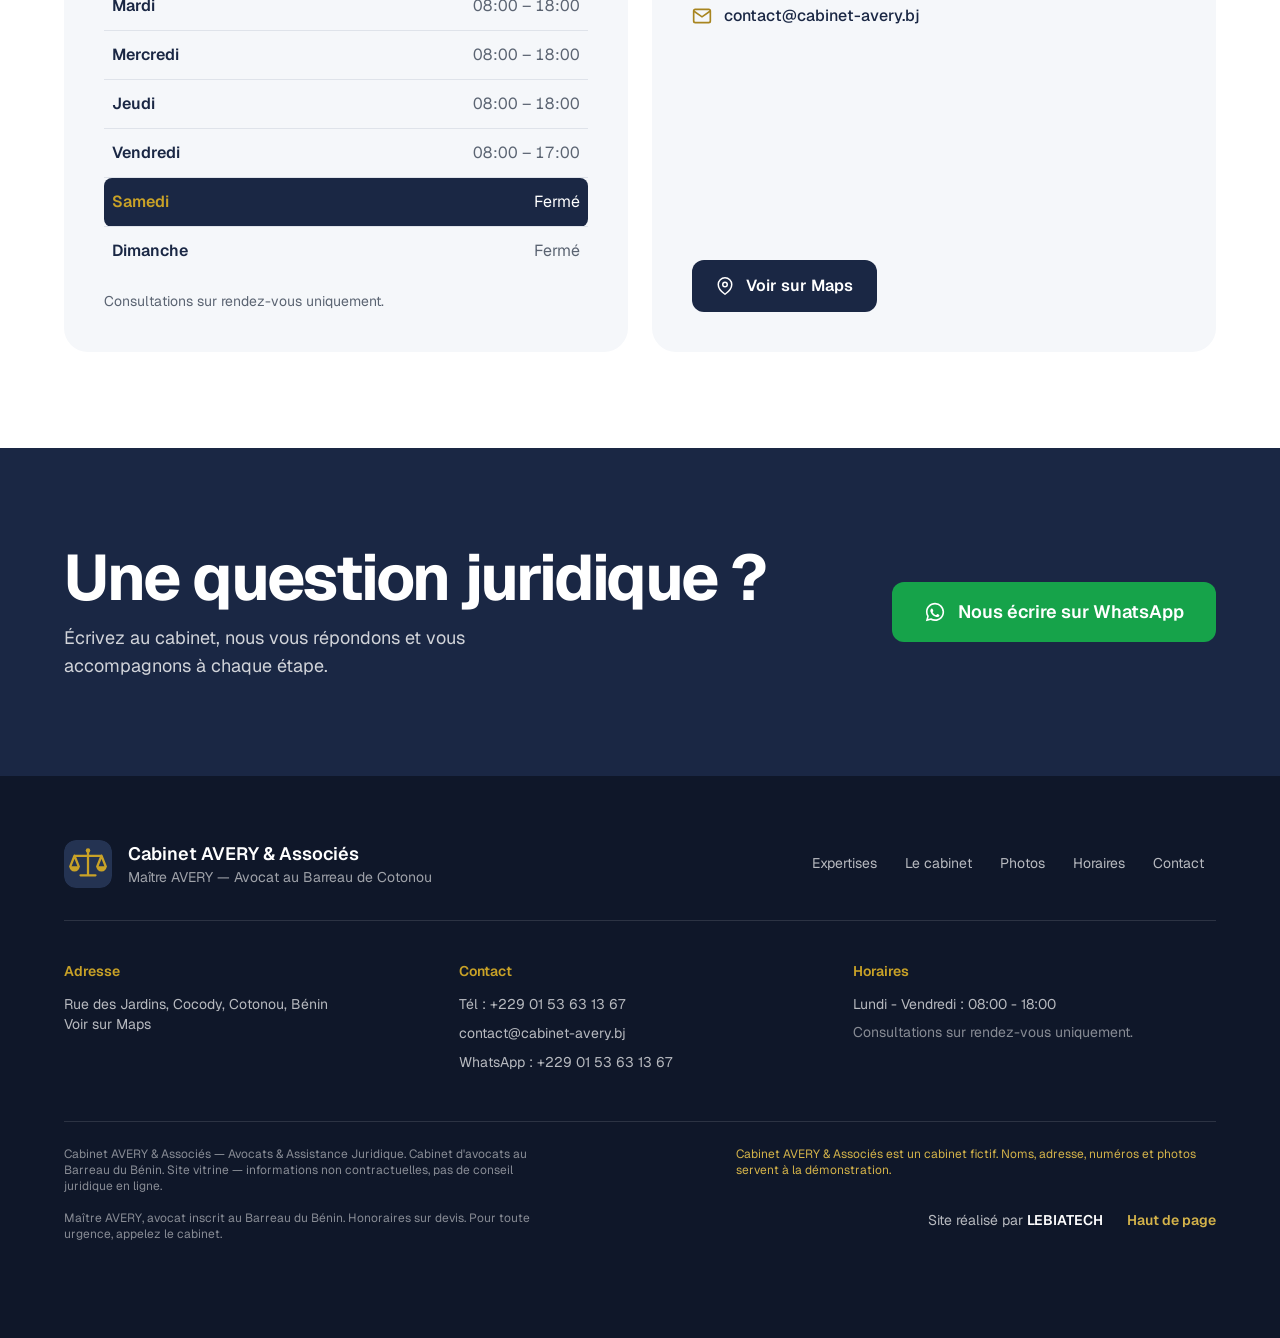
==== commit e072304f: "The law firm demo site is redesigned and clearly marked as fictional" ====
--- a/outil2-presentation/index.html
+++ b/outil2-presentation/index.html
@@ -11,27 +11,30 @@
   <link rel="icon" href="assets/favicon.svg" type="image/svg+xml">
   <link rel="preconnect" href="https://fonts.googleapis.com">
   <link rel="preconnect" href="https://fonts.gstatic.com" crossorigin>
-  <link href="https://fonts.googleapis.com/css2?family=Cormorant+Garamond:wght@400;500;600;700&family=Inter:wght@400;500;600&display=swap" rel="stylesheet">
+  <link href="https://fonts.googleapis.com/css2?family=Geist:wght@400;500;600;700&display=swap" rel="stylesheet">
 </head>
 <body>
-  <header class="hero">
+  <a class="skip" href="#services">Aller au contenu</a>
+
+  <p class="demo-bar" id="demo-bar">Cabinet fictif, page de démonstration réalisée par <a href="https://lebiatech.com" target="_blank" rel="noopener">LEBIATECH</a></p>
+
+  <header class="hero" id="haut">
     <div class="wrap">
       <div class="hero-top">
-        <div class="hero-logo">AV</div>
-        <div class="hero-badge">Depuis 2010</div>
+        <a class="brand" href="#haut"><svg class="mark" width="48" height="48" viewBox="0 0 64 64" aria-hidden="true"><rect width="64" height="64" rx="16" fill="#243352"/><g stroke="#c9a227" stroke-width="3" stroke-linecap="round" fill="none"><path d="M32 15v31M22 47h20M14 21h36M14 21 8.5 35M14 21l5.5 14M50 21l-5.5 14M50 21l5.5 14"/></g><circle cx="32" cy="14" r="3" fill="#c9a227"/><path d="M7 35h14a7 7 0 0 1-14 0zM43 35h14a7 7 0 0 1-14 0z" fill="#c9a227"/></svg><span id="brand-nom">Cabinet AVERY</span></a>
+        <p class="hero-since">Barreau du Bénin, depuis 2010</p>
       </div>
-      <h1 id="hero-nom">Cabinet Maître Akoha</h1>
-      <p class="hero-slogan" id="hero-slogan">Avocat au Barreau du Bénin</p>
-      <p class="hero-baseline" id="hero-baseline"></p>
-      <div class="hero-ctas">
-        <a class="btn btn-wa" id="hero-wa" href="#" aria-label="Contacter sur WhatsApp">
-          <svg viewBox="0 0 24 24" width="20" height="20" fill="currentColor" aria-hidden="true"><path d="M12.04 2C6.58 2 2.13 6.45 2.13 11.91c0 1.75.46 3.45 1.32 4.95L2 22l5.25-1.38a9.9 9.9 0 0 0 4.79 1.22h.01c5.46 0 9.91-4.45 9.91-9.91 0-2.65-1.03-5.14-2.9-7.01A9.85 9.85 0 0 0 12.04 2zm0 1.8c2.17 0 4.21.85 5.74 2.38a8.07 8.07 0 0 1 2.38 5.73c0 4.48-3.65 8.11-8.12 8.11a8.2 8.2 0 0 1-4.14-1.13l-.3-.18-3.11.82.83-3.04-.2-.31a8.08 8.08 0 0 1-1.25-4.29c0-4.48 3.65-8.11 8.11-8.11zm-3.6 4.5c-.17 0-.44.06-.67.31-.23.25-.87.85-.87 2.07 0 1.22.89 2.39 1.01 2.55.12.16 1.72 2.63 4.18 3.69.58.25 1.04.4 1.39.51.58.18 1.11.16 1.53.1.46-.07 1.42-.58 1.62-1.14.2-.56.2-1.04.14-1.14-.06-.1-.23-.16-.48-.28-.25-.12-1.42-.7-1.64-.78-.22-.08-.38-.12-.54.13-.16.25-.62.78-.76.94-.14.16-.28.18-.53.06-.25-.12-1.05-.39-2-1.23-.74-.66-1.24-1.47-1.38-1.72-.14-.25-.02-.39.11-.51.11-.11.25-.29.37-.43.12-.14.16-.25.25-.41.08-.16.04-.31-.02-.43-.06-.12-.54-1.3-.74-1.78-.19-.47-.39-.41-.54-.42z"/></svg>
-          WhatsApp
-        </a>
-        <a class="btn btn-call" id="hero-tel" href="#">
-          <svg viewBox="0 0 24 24" width="20" height="20" fill="none" stroke="currentColor" stroke-width="2" aria-hidden="true"><path d="M22 16.92v3a2 2 0 0 1-2.18 2 19.79 19.79 0 0 1-8.63-3.07 19.5 19.5 0 0 1-6-6 19.79 19.79 0 0 1-3.07-8.67A2 2 0 0 1 4.11 2h3a2 2 0 0 1 2 1.72c.127.96.361 1.903.7 2.81a2 2 0 0 1-.45 2.11L8.09 9.91a16 16 0 0 0 6 6l1.27-1.27a2 2 0 0 1 2.11-.45c.907.339 1.85.573 2.81.7A2 2 0 0 1 22 16.92z"/></svg>
-          Appeler
-        </a>
+      <div class="hero-grid">
+        <div class="hero-text">
+          <h1 id="hero-nom">Cabinet AVERY &amp; Associés</h1>
+          <p class="hero-slogan" id="hero-slogan">Avocats &amp; Assistance Juridique</p>
+          <p class="hero-baseline" id="hero-baseline"></p>
+          <div class="hero-ctas">
+            <a class="btn btn-wa" id="hero-wa" href="#"><svg viewBox="0 0 24 24" width="20" height="20" fill="currentColor" aria-hidden="true"><path d="M12.04 2C6.58 2 2.13 6.45 2.13 11.91c0 1.75.46 3.45 1.32 4.95L2 22l5.25-1.38a9.9 9.9 0 0 0 4.79 1.22h.01c5.46 0 9.91-4.45 9.91-9.91 0-2.65-1.03-5.14-2.9-7.01A9.85 9.85 0 0 0 12.04 2zm0 1.8c2.17 0 4.21.85 5.74 2.38a8.07 8.07 0 0 1 2.38 5.73c0 4.48-3.65 8.11-8.12 8.11a8.2 8.2 0 0 1-4.14-1.13l-.3-.18-3.11.82.83-3.04-.2-.31a8.08 8.08 0 0 1-1.25-4.29c0-4.48 3.65-8.11 8.11-8.11zm-3.6 4.5c-.17 0-.44.06-.67.31-.23.25-.87.85-.87 2.07 0 1.22.89 2.39 1.01 2.55.12.16 1.72 2.63 4.18 3.69.58.25 1.04.4 1.39.51.58.18 1.11.16 1.53.1.46-.07 1.42-.58 1.62-1.14.2-.56.2-1.04.14-1.14-.06-.1-.23-.16-.48-.28-.25-.12-1.42-.7-1.64-.78-.22-.08-.38-.12-.54.13-.16.25-.62.78-.76.94-.14.16-.28.18-.53.06-.25-.12-1.05-.39-2-1.23-.74-.66-1.24-1.47-1.38-1.72-.14-.25-.02-.39.11-.51.11-.11.25-.29.37-.43.12-.14.16-.25.25-.41.08-.16.04-.31-.02-.43-.06-.12-.54-1.3-.74-1.78-.19-.47-.39-.41-.54-.42z"/></svg> WhatsApp</a>
+            <a class="btn btn-light" id="hero-tel" href="#"><svg viewBox="0 0 24 24" width="20" height="20" fill="none" stroke="currentColor" stroke-width="2" aria-hidden="true"><path d="M22 16.92v3a2 2 0 0 1-2.18 2 19.79 19.79 0 0 1-8.63-3.07 19.5 19.5 0 0 1-6-6 19.79 19.79 0 0 1-3.07-8.67A2 2 0 0 1 4.11 2h3a2 2 0 0 1 2 1.72c.127.96.361 1.903.7 2.81a2 2 0 0 1-.45 2.11L8.09 9.91a16 16 0 0 0 6 6l1.27-1.27a2 2 0 0 1 2.11-.45c.907.339 1.85.573 2.81.7A2 2 0 0 1 22 16.92z"/></svg> Appeler</a>
+          </div>
+        </div>
+        <figure class="hero-photo" data-reveal><img id="hero-img" src="assets/office-1.webp" alt="Bureau du cabinet" width="640" height="760"></figure>
       </div>
     </div>
   </header>
@@ -49,94 +52,61 @@
   <main>
     <section id="services" class="section">
       <div class="wrap">
-        <div class="section-header">
-          <span class="section-label">Nos expertises</span>
+        <div class="section-head" data-reveal>
           <h2>Domaines d'intervention</h2>
-          <p class="section-sub">Un accompagnement juridique personnalisé pour particuliers et entreprises</p>
+          <p class="section-sub">Un accompagnement juridique personnalisé pour particuliers et entreprises, du conseil à la représentation en justice.</p>
         </div>
-        <div class="services-grid" id="services-grid"></div>
+        <div class="services" id="services-grid"></div>
       </div>
     </section>
 
-    <section id="distinctions" class="section section-alt">
-      <div class="wrap">
-        <div class="section-header">
-          <span class="section-label">Engagements</span>
-          <h2>Nos valeurs</h2>
+    <section id="presentation" class="section section-white">
+      <div class="wrap about">
+        <div data-reveal>
+          <h2>Le cabinet</h2>
+          <p class="presentation" id="presentation-texte"></p>
         </div>
-        <ul class="distinctions-list" id="distinctions-list"></ul>
+        <div data-reveal>
+          <dl class="figures" id="chiffres"></dl>
+          <ul class="values" id="distinctions-list"></ul>
+        </div>
       </div>
     </section>
 
-    <section id="presentation" class="section">
+    <section id="galerie" class="section">
       <div class="wrap">
-        <div class="section-header">
-          <span class="section-label">Le cabinet</span>
-          <h2>Présentation</h2>
-        </div>
-        <p class="presentation" id="presentation-texte"></p>
-      </div>
-    </section>
-
-    <section id="galerie" class="section section-alt">
-      <div class="wrap">
-        <div class="section-header">
-          <span class="section-label">Nos locaux</span>
-          <h2>Le cabinet en images</h2>
-        </div>
+        <div class="section-head" data-reveal><h2>Le cabinet en images</h2></div>
         <div class="gallery" id="galerie-grid"></div>
       </div>
     </section>
 
-    <section id="horaires" class="section">
-      <div class="wrap">
-        <div class="section-header">
-          <span class="section-label">Horaires</span>
-          <h2>Nous sommes ouverts</h2>
+    <section class="section section-white">
+      <div class="wrap visit">
+        <div id="horaires" class="panel" data-reveal>
+          <h2>Horaires</h2>
+          <div class="hours-status" id="hours-status"></div>
+          <table class="hours" id="hours-table"></table>
+          <p class="note" id="hours-note"></p>
         </div>
-        <div class="hours-status" id="hours-status"></div>
-        <table class="hours" id="hours-table"></table>
-        <p class="note" id="hours-note"></p>
-      </div>
-    </section>
-
-    <section id="adresse" class="section section-alt">
-      <div class="wrap">
-        <div class="section-header">
-          <span class="section-label">Nous trouver</span>
-          <h2>Adresse &amp; contact</h2>
-        </div>
-        <div class="contact-card">
-          <div class="contact-info">
-            <p class="addr" id="adresse-texte"></p>
-            <div class="contact-details">
-              <a href="#" id="contact-tel" class="contact-link">
-                <svg viewBox="0 0 24 24" width="18" height="18" fill="none" stroke="currentColor" stroke-width="2" aria-hidden="true"><path d="M22 16.92v3a2 2 0 0 1-2.18 2 19.79 19.79 0 0 1-8.63-3.07 19.5 19.5 0 0 1-6-6 19.79 19.79 0 0 1-3.07-8.67A2 2 0 0 1 4.11 2h3a2 2 0 0 1 2 1.72c.127.96.361 1.903.7 2.81a2 2 0 0 1-.45 2.11L8.09 9.91a16 16 0 0 0 6 6l1.27-1.27a2 2 0 0 1 2.11-.45c.907.339 1.85.573 2.81.7A2 2 0 0 1 22 16.92z"/></svg>
-                <span id="contact-tel-text"></span>
-              </a>
-              <a href="#" id="contact-email" class="contact-link">
-                <svg viewBox="0 0 24 24" width="18" height="18" fill="none" stroke="currentColor" stroke-width="2" aria-hidden="true"><path d="M4 4h16c1.1 0 2 .9 2 2v12c0 1.1-.9 2-2 2H4c-1.1 0-2-.9-2-2V6c0-1.1.9-2 2-2z"/><polyline points="22,6 12,13 2,6"/></svg>
-                <span id="contact-email-text"></span>
-              </a>
-            </div>
+        <div id="adresse" class="panel" data-reveal>
+          <h2>Adresse et contact</h2>
+          <p class="addr" id="adresse-texte"></p>
+          <div class="contact-details">
+            <a href="#" id="contact-tel" class="contact-link"><svg viewBox="0 0 24 24" width="20" height="20" fill="none" stroke="currentColor" stroke-width="2" aria-hidden="true"><path d="M22 16.92v3a2 2 0 0 1-2.18 2 19.79 19.79 0 0 1-8.63-3.07 19.5 19.5 0 0 1-6-6 19.79 19.79 0 0 1-3.07-8.67A2 2 0 0 1 4.11 2h3a2 2 0 0 1 2 1.72c.127.96.361 1.903.7 2.81a2 2 0 0 1-.45 2.11L8.09 9.91a16 16 0 0 0 6 6l1.27-1.27a2 2 0 0 1 2.11-.45c.907.339 1.85.573 2.81.7A2 2 0 0 1 22 16.92z"/></svg><span id="contact-tel-text"></span></a>
+            <a href="#" id="contact-email" class="contact-link"><svg viewBox="0 0 24 24" width="20" height="20" fill="none" stroke="currentColor" stroke-width="2" aria-hidden="true"><path d="M4 4h16c1.1 0 2 .9 2 2v12c0 1.1-.9 2-2 2H4c-1.1 0-2-.9-2-2V6c0-1.1.9-2 2-2z"/><polyline points="22,6 12,13 2,6"/></svg><span id="contact-email-text"></span></a>
           </div>
-          <a class="btn btn-map" id="itineraire" href="#" target="_blank" rel="noopener">
-            <svg viewBox="0 0 24 24" width="18" height="18" fill="none" stroke="currentColor" stroke-width="2" aria-hidden="true"><path d="M21 10c0 7-9 13-9 13s-9-6-9-13a9 9 0 0 1 18 0z"/><circle cx="12" cy="10" r="3"/></svg>
-            Voir sur Maps
-          </a>
+          <a class="btn btn-navy" id="itineraire" href="#" target="_blank" rel="noopener"><svg viewBox="0 0 24 24" width="20" height="20" fill="none" stroke="currentColor" stroke-width="2" aria-hidden="true"><path d="M21 10c0 7-9 13-9 13s-9-6-9-13a9 9 0 0 1 18 0z"/><circle cx="12" cy="10" r="3"/></svg> Voir sur Maps</a>
         </div>
       </div>
     </section>
 
-    <section class="section section-cta">
-      <div class="wrap">
-        <h2>Une question juridique ?</h2>
-        <p>Notre équipe vous répond et vous accompagne à chaque étape.</p>
-        <a class="btn btn-wa btn-large" id="footer-wa" href="#" aria-label="Nous écrire sur WhatsApp">
-          <svg viewBox="0 0 24 24" width="22" height="22" fill="currentColor" aria-hidden="true"><path d="M12.04 2C6.58 2 2.13 6.45 2.13 11.91c0 1.75.46 3.45 1.32 4.95L2 22l5.25-1.38a9.9 9.9 0 0 0 4.79 1.22h.01c5.46 0 9.91-4.45 9.91-9.91 0-2.65-1.03-5.14-2.9-7.01A9.85 9.85 0 0 0 12.04 2zm0 1.8c2.17 0 4.21.85 5.74 2.38a8.07 8.07 0 0 1 2.38 5.73c0 4.48-3.65 8.11-8.12 8.11a8.2 8.2 0 0 1-4.14-1.13l-.3-.18-3.11.82.83-3.04-.2-.31a8.08 8.08 0 0 1-1.25-4.29c0-4.48 3.65-8.11 8.11-8.11zm-3.6 4.5c-.17 0-.44.06-.67.31-.23.25-.87.85-.87 2.07 0 1.22.89 2.39 1.01 2.55.12.16 1.72 2.63 4.18 3.69.58.25 1.04.4 1.39.51.58.18 1.11.16 1.53.1.46-.07 1.42-.58 1.62-1.14.2-.56.2-1.04.14-1.14-.06-.1-.23-.16-.48-.28-.25-.12-1.42-.7-1.64-.78-.22-.08-.38-.12-.54.13-.16.25-.62.78-.76.94-.14.16-.28.18-.53.06-.25-.12-1.05-.39-2-1.23-.74-.66-1.24-1.47-1.38-1.72-.14-.25-.02-.39.11-.51.11-.11.25-.29.37-.43.12-.14.16-.25.25-.41.08-.16.04-.31-.02-.43-.06-.12-.54-1.3-.74-1.78-.19-.47-.39-.41-.54-.42z"/></svg>
-          Nous écrire sur WhatsApp
-        </a>
-        <p class="legal" id="legal"></p>
+    <section class="cta">
+      <div class="wrap cta-inner" data-reveal>
+        <div>
+          <h2>Une question juridique ?</h2>
+          <p>Écrivez au cabinet, nous vous répondons et vous accompagnons à chaque étape.</p>
+        </div>
+        <a class="btn btn-wa btn-large" id="cta-wa" href="#"><svg viewBox="0 0 24 24" width="22" height="22" fill="currentColor" aria-hidden="true"><path d="M12.04 2C6.58 2 2.13 6.45 2.13 11.91c0 1.75.46 3.45 1.32 4.95L2 22l5.25-1.38a9.9 9.9 0 0 0 4.79 1.22h.01c5.46 0 9.91-4.45 9.91-9.91 0-2.65-1.03-5.14-2.9-7.01A9.85 9.85 0 0 0 12.04 2zm0 1.8c2.17 0 4.21.85 5.74 2.38a8.07 8.07 0 0 1 2.38 5.73c0 4.48-3.65 8.11-8.12 8.11a8.2 8.2 0 0 1-4.14-1.13l-.3-.18-3.11.82.83-3.04-.2-.31a8.08 8.08 0 0 1-1.25-4.29c0-4.48 3.65-8.11 8.11-8.11zm-3.6 4.5c-.17 0-.44.06-.67.31-.23.25-.87.85-.87 2.07 0 1.22.89 2.39 1.01 2.55.12.16 1.72 2.63 4.18 3.69.58.25 1.04.4 1.39.51.58.18 1.11.16 1.53.1.46-.07 1.42-.58 1.62-1.14.2-.56.2-1.04.14-1.14-.06-.1-.23-.16-.48-.28-.25-.12-1.42-.7-1.64-.78-.22-.08-.38-.12-.54.13-.16.25-.62.78-.76.94-.14.16-.28.18-.53.06-.25-.12-1.05-.39-2-1.23-.74-.66-1.24-1.47-1.38-1.72-.14-.25-.02-.39.11-.51.11-.11.25-.29.37-.43.12-.14.16-.25.25-.41.08-.16.04-.31-.02-.43-.06-.12-.54-1.3-.74-1.78-.19-.47-.39-.41-.54-.42z"/></svg> Nous écrire sur WhatsApp</a>
       </div>
     </section>
   </main>
@@ -145,25 +115,25 @@
     <div class="wrap">
       <div class="footer-top">
         <div class="footer-brand">
-          <div class="footer-logo">AV</div>
+          <svg class="mark" width="48" height="48" viewBox="0 0 64 64" aria-hidden="true"><rect width="64" height="64" rx="16" fill="#243352"/><g stroke="#c9a227" stroke-width="3" stroke-linecap="round" fill="none"><path d="M32 15v31M22 47h20M14 21h36M14 21 8.5 35M14 21l5.5 14M50 21l-5.5 14M50 21l5.5 14"/></g><circle cx="32" cy="14" r="3" fill="#c9a227"/><path d="M7 35h14a7 7 0 0 1-14 0zM43 35h14a7 7 0 0 1-14 0z" fill="#c9a227"/></svg>
           <div>
             <h3 id="footer-nom"></h3>
             <p id="footer-baseline"></p>
           </div>
         </div>
-        <div class="footer-nav-links">
+        <nav class="footer-nav-links" aria-label="Pied de page">
           <a href="#services">Expertises</a>
           <a href="#presentation">Le cabinet</a>
           <a href="#galerie">Photos</a>
           <a href="#horaires">Horaires</a>
           <a href="#adresse">Contact</a>
-        </div>
+        </nav>
       </div>
       <div class="footer-grid">
         <div class="footer-col">
           <h4>Adresse</h4>
           <p id="footer-addr"></p>
-          <a href="#" id="footer-map" class="footer-link"><svg viewBox="0 0 24 24" width="14" height="14" fill="none" stroke="currentColor" stroke-width="2" style="vertical-align:middle;margin-right:4px" aria-hidden="true"><path d="M21 10c0 7-9 13-9 13s-9-6-9-13a9 9 0 0 1 18 0z"/><circle cx="12" cy="10" r="3"/></svg>Voir sur Maps →</a>
+          <a href="#" id="footer-map" class="footer-link">Voir sur Maps</a>
         </div>
         <div class="footer-col">
           <h4>Contact</h4>
@@ -179,18 +149,22 @@
       </div>
       <div class="footer-bottom">
         <p id="footer-txt"></p>
+        <p class="demo-note">Cabinet AVERY &amp; Associés est un cabinet fictif. Noms, adresse, numéros et photos servent à la démonstration.</p>
         <p id="footer-legal"></p>
-        <a href="#haut" class="totop">↑ Haut de page</a>
+        <div class="footer-end">
+          <a class="by" href="https://lebiatech.com" target="_blank" rel="noopener">Site réalisé par <strong>LEBIATECH</strong></a>
+          <a href="#haut" class="totop">Haut de page</a>
+        </div>
       </div>
     </div>
   </footer>
 
-  <a class="fab-wa" id="fab-wa" href="#" aria-label="WhatsApp">
+  <a class="fab-wa" id="fab-wa" href="#" aria-label="Écrire sur WhatsApp">
     <svg viewBox="0 0 24 24" width="26" height="26" fill="currentColor" aria-hidden="true"><path d="M12.04 2C6.58 2 2.13 6.45 2.13 11.91c0 1.75.46 3.45 1.32 4.95L2 22l5.25-1.38a9.9 9.9 0 0 0 4.79 1.22h.01c5.46 0 9.91-4.45 9.91-9.91 0-2.65-1.03-5.14-2.9-7.01A9.85 9.85 0 0 0 12.04 2zm0 1.8c2.17 0 4.21.85 5.74 2.38a8.07 8.07 0 0 1 2.38 5.73c0 4.48-3.65 8.11-8.12 8.11a8.2 8.2 0 0 1-4.14-1.13l-.3-.18-3.11.82.83-3.04-.2-.31a8.08 8.08 0 0 1-1.25-4.29c0-4.48 3.65-8.11 8.11-8.11zm-3.6 4.5c-.17 0-.44.06-.67.31-.23.25-.87.85-.87 2.07 0 1.22.89 2.39 1.01 2.55.12.16 1.72 2.63 4.18 3.69.58.25 1.04.4 1.39.51.58.18 1.11.16 1.53.1.46-.07 1.42-.58 1.62-1.14.2-.56.2-1.04.14-1.14-.06-.1-.23-.16-.48-.28-.25-.12-1.42-.7-1.64-.78-.22-.08-.38-.12-.54.13-.16.25-.62.78-.76.94-.14.16-.28.18-.53.06-.25-.12-1.05-.39-2-1.23-.74-.66-1.24-1.47-1.38-1.72-.14-.25-.02-.39.11-.51.11-.11.25-.29.37-.43.12-.14.16-.25.25-.41.08-.16.04-.31-.02-.43-.06-.12-.54-1.3-.74-1.78-.19-.47-.39-.41-.54-.42z"/></svg>
   </a>
 
   <div class="lightbox" id="lightbox" hidden>
-    <button class="lb-close" id="lb-close" aria-label="Fermer">✕</button>
+    <button class="lb-close" id="lb-close" aria-label="Fermer"><svg width="20" height="20" viewBox="0 0 24 24" fill="none" stroke="currentColor" stroke-width="2" stroke-linecap="round" aria-hidden="true"><path d="M6 6l12 12M18 6 6 18"/></svg></button>
     <img id="lb-img" alt="">
   </div>
 
--- a/outil2-presentation/style.css
+++ b/outil2-presentation/style.css
@@ -1,205 +1,212 @@
 :root{
   --navy:#1a2744; --navy-light:#243352; --navy-dark:#0f1729;
   --gold:#c9a227; --gold-light:#d4b34a; --gold-dark:#a88520;
-  --white:#ffffff; --off-white:#f8f7f4; --gray-100:#f1f0ec; --gray-200:#e5e3dc;
-  --gray-500:#6b6b6b; --gray-700:#3a3a3a; --gray-900:#1a1a1a;
-  --accent:#16a34a; --radius:12px; --radius-lg:20px;
-  --shadow:0 4px 20px rgba(26,39,68,.08); --shadow-lg:0 8px 40px rgba(26,39,68,.12);
-  --font-serif:'Cormorant Garamond', Georgia, serif;
-  --font-sans:'Inter', -apple-system, BlinkMacSystemFont, sans-serif;
-  --wrap:1100px; --wrap-narrow:760px;
+  --bg:#f5f7fa; --white:#ffffff; --ink:#1a1a2e; --muted:#5b6472; --line:#dfe3ea;
+  --wa:#16a34a; --wa-dark:#15803d;
+  --ease:cubic-bezier(.22,1,.36,1);
+  --font:'Geist', system-ui, -apple-system, sans-serif;
 }
 *{box-sizing:border-box;-webkit-tap-highlight-color:transparent;margin:0;padding:0}
-html{scroll-behavior:smooth;font-size:16px}
-body{background:var(--off-white);color:var(--gray-900);font-family:var(--font-sans);
-  line-height:1.6;-webkit-font-smoothing:antialiased}
-.wrap{max-width:var(--wrap);margin:0 auto;padding:0 24px}
-.wrap-narrow{max-width:var(--wrap-narrow);margin:0 auto;padding:0 24px}
-
-/* HERO */
-.hero{background:linear-gradient(165deg,var(--navy-dark) 0%,var(--navy) 50%,var(--navy-light) 100%);
-  color:var(--white);padding:60px 0 50px;position:relative;overflow:hidden}
-.hero::before{content:'';position:absolute;top:-50%;right:-20%;width:600px;height:600px;
-  background:radial-gradient(circle,rgba(201,162,39,.08) 0%,transparent 70%);pointer-events:none}
-.hero .wrap{position:relative;z-index:1}
-.hero-top{display:flex;align-items:center;justify-content:space-between;margin-bottom:24px}
-.hero-logo{width:56px;height:56px;border-radius:12px;background:rgba(201,162,39,.15);
-  border:1px solid rgba(201,162,39,.3);display:flex;align-items:center;justify-content:center;
-  font-family:var(--font-serif);font-size:22px;font-weight:700;color:var(--gold);letter-spacing:1px}
-.hero-badge{background:rgba(201,162,39,.15);border:1px solid rgba(201,162,39,.3);
-  color:var(--gold-light);padding:6px 14px;border-radius:999px;font-size:12px;
-  font-weight:600;letter-spacing:.5px;text-transform:uppercase}
-.hero h1{font-family:var(--font-serif);font-size:clamp(32px,5vw,48px);font-weight:600;
-  line-height:1.1;margin-bottom:8px;letter-spacing:-.5px}
-.hero-slogan{font-size:18px;color:rgba(255,255,255,.85);margin-bottom:6px;font-weight:500}
-.hero-baseline{font-size:14px;color:rgba(255,255,255,.55);margin-bottom:32px;font-style:italic}
-.hero-ctas{display:flex;gap:12px;flex-wrap:wrap}
-.btn{display:inline-flex;align-items:center;justify-content:center;gap:10px;
-  min-height:52px;padding:14px 28px;border-radius:var(--radius);font-size:16px;
-  font-weight:600;text-decoration:none;cursor:pointer;border:none;transition:all .2s}
-.btn-wa{background:var(--accent);color:var(--white)}
-.btn-wa:hover{background:#15803d;transform:translateY(-1px);box-shadow:0 4px 16px rgba(22,163,74,.3)}
-.btn-call{background:rgba(255,255,255,.1);color:var(--white);border:1px solid rgba(255,255,255,.2)}
-.btn-call:hover{background:rgba(255,255,255,.18)}
-.btn-map{background:var(--navy);color:var(--white);width:100%}
-.btn-map:hover{background:var(--navy-light)}
-.btn-large{padding:16px 36px;font-size:17px;width:100%;max-width:400px}
-.btn-wa.btn-large{background:var(--accent)}
-
-/* QUICKNAV */
-.quicknav{position:sticky;top:0;z-index:50;background:rgba(255,255,255,.95);
-  backdrop-filter:blur(12px);-webkit-backdrop-filter:blur(12px);
-  border-bottom:1px solid var(--gray-200);padding:0}
-.quicknav .wrap{display:flex;gap:4px;overflow-x:auto;padding:12px 24px;
-  -webkit-overflow-scrolling:touch;scrollbar-width:none}
+html{scroll-behavior:smooth}
+body{background:var(--bg);color:var(--ink);font-family:var(--font);line-height:1.5;-webkit-font-smoothing:antialiased;overflow-x:hidden}
+a{color:inherit}
+:focus-visible{outline:3px solid var(--gold);outline-offset:3px;border-radius:6px}
+.skip{position:absolute;left:16px;top:-64px;background:var(--navy);color:var(--white);padding:8px 12px;border-radius:8px;z-index:60;text-decoration:none;font-weight:600}
+.skip:focus{top:16px}
+.wrap{max-width:1200px;margin:0 auto;padding:0 24px}
+h2{font-size:clamp(36px,4.6vw,48px);line-height:1.05;letter-spacing:-.035em;font-weight:700;color:var(--navy);text-wrap:balance}
+
+/* boutons */
+.btn{display:inline-flex;align-items:center;justify-content:center;gap:12px;min-height:52px;padding:12px 24px;border-radius:12px;
+  font-size:16px;font-weight:600;text-decoration:none;cursor:pointer;border:none;font-family:inherit;
+  transition:transform .5s var(--ease),background-color .3s var(--ease),color .3s var(--ease)}
+.btn:hover{transform:translateY(-2px)}
+.btn:active{transform:scale(.98)}
+.btn-wa{background:var(--wa);color:var(--white)}
+.btn-wa:hover{background:var(--wa-dark)}
+.btn-light{background:var(--white);color:var(--navy)}
+.btn-light:hover{background:var(--gold);color:var(--navy)}
+.btn-navy{background:var(--navy);color:var(--white)}
+.btn-navy:hover{background:var(--navy-light)}
+.btn-large{min-height:60px;padding:16px 32px;font-size:18px}
+
+/* mention démo */
+.demo-bar{background:var(--gold);color:var(--navy);text-align:center;font-size:14px;line-height:20px;font-weight:600;padding:8px 16px}
+.demo-bar a{color:inherit;text-underline-offset:3px}
+.footer-bottom .demo-note{color:var(--gold-light)}
+
+/* hero */
+.hero{background:var(--navy);color:var(--white);padding:24px 0 80px}
+.hero-top{display:flex;align-items:center;justify-content:space-between;gap:16px;margin-bottom:48px}
+.brand{display:flex;align-items:center;gap:12px;text-decoration:none;font-weight:600;font-size:16px}
+.brand .mark{border-radius:12px}
+.hero-since{font-size:14px;color:rgba(255,255,255,.7);font-weight:500}
+.hero-grid{display:grid;grid-template-columns:1.25fr .75fr;gap:64px;align-items:center}
+.hero h1{font-size:clamp(48px,7.2vw,96px);line-height:.95;letter-spacing:-.045em;font-weight:700;text-wrap:balance}
+.hero h1 .amp{color:var(--gold)}
+.hero h1 .w{display:inline-block;overflow:hidden;vertical-align:bottom;padding-bottom:.06em}
+.hero h1 .w > span{display:inline-block;transition:transform .9s var(--ease);transition-delay:calc(var(--i) * 90ms + 100ms)}
+.js .hero h1 .w > span{transform:translateY(110%)}
+.js.ready .hero h1 .w > span{transform:none}
+.hero-slogan{font-size:clamp(20px,2.2vw,24px);line-height:1.3;font-weight:500;margin-top:24px;color:var(--gold-light)}
+.hero-baseline{font-size:16px;color:rgba(255,255,255,.75);margin-top:8px}
+.hero-ctas{display:flex;gap:12px;flex-wrap:wrap;margin-top:40px}
+.hero-photo{position:relative;margin:0}
+.hero-photo::before{content:'';position:absolute;inset:24px -16px -16px 24px;background:var(--gold);border-radius:24px}
+.hero-photo img{position:relative;display:block;width:100%;height:min(480px,58dvh);object-fit:cover;border-radius:24px}
+
+/* navigation rapide */
+.quicknav{position:sticky;top:0;z-index:50;background:var(--white);border-bottom:1px solid var(--line)}
+.quicknav .wrap{display:flex;gap:4px;overflow-x:auto;padding-top:12px;padding-bottom:12px;scrollbar-width:none}
 .quicknav .wrap::-webkit-scrollbar{display:none}
-.quicknav a{flex:0 0 auto;padding:8px 16px;border-radius:999px;font-size:13px;
-  color:var(--gray-700);text-decoration:none;font-weight:500;white-space:nowrap;
-  transition:all .15s}
-.quicknav a:hover,.quicknav a:active{background:var(--navy);color:var(--white)}
-
-/* SECTIONS */
-.section{padding:72px 0}
-.section-alt{background:var(--white)}
-.section-header{text-align:center;margin-bottom:48px}
-.section-label{display:inline-block;font-size:12px;font-weight:600;color:var(--gold-dark);
-  text-transform:uppercase;letter-spacing:2px;margin-bottom:8px}
-.section-header h2{font-family:var(--font-serif);font-size:clamp(28px,4vw,36px);
-  font-weight:600;color:var(--navy);margin-bottom:8px;line-height:1.2}
-.section-sub{font-size:16px;color:var(--gray-500);max-width:600px;margin:0 auto}
-
-/* SERVICES */
-.services-grid{display:grid;grid-template-columns:repeat(auto-fill,minmax(260px,1fr));gap:20px}
-.card{background:var(--white);border:1px solid var(--gray-200);border-radius:var(--radius-lg);
-  padding:28px;transition:all .2s;position:relative;overflow:hidden}
-.card::before{content:'';position:absolute;top:0;left:0;right:0;height:3px;
-  background:linear-gradient(90deg,var(--gold),var(--gold-light));opacity:0;transition:opacity .2s}
-.card:hover{border-color:var(--gold);box-shadow:var(--shadow);transform:translateY(-2px)}
-.card:hover::before{opacity:1}
-.card-icon{color:var(--gold);margin-bottom:12px;display:block}
-.card p{font-size:14px;color:var(--gray-500);line-height:1.5}
-
-/* TEAM */
-.team-grid{display:grid;grid-template-columns:repeat(auto-fill,minmax(300px,1fr));gap:24px}
-.team-card{background:var(--white);border:1px solid var(--gray-200);border-radius:var(--radius-lg);
-  padding:32px;text-align:center;transition:all .2s}
-.team-card:hover{box-shadow:var(--shadow);transform:translateY(-2px)}
-.team-avatar{width:80px;height:80px;border-radius:50%;background:linear-gradient(135deg,var(--navy),var(--navy-light));
-  color:var(--gold);display:flex;align-items:center;justify-content:center;
-  font-family:var(--font-serif);font-size:28px;font-weight:700;margin:0 auto 16px;
-  border:3px solid var(--gold)}
-.team-card h3{font-family:var(--font-serif);font-size:22px;font-weight:600;color:var(--navy);margin-bottom:4px}
-.team-title{font-size:13px;color:var(--gold-dark);font-weight:600;text-transform:uppercase;
-  letter-spacing:1px;margin-bottom:12px}
-.team-card p{font-size:14px;color:var(--gray-500);line-height:1.5}
-
-/* DISTINCTIONS */
-.distinctions-list{list-style:none;max-width:700px;margin:0 auto}
-.distinctions-list li{display:flex;align-items:center;gap:12px;padding:16px 0;
-  border-bottom:1px solid var(--gray-200);font-size:15px;color:var(--gray-700)}
-.distinctions-list li:last-child{border-bottom:none}
-.distinctions-list li::before{content:'★';color:var(--gold);font-size:18px;flex-shrink:0}
-
-/* PRESENTATION */
-.presentation{font-size:17px;line-height:1.7;color:var(--gray-700);max-width:760px;margin:0 auto}
-
-/* GALLERY */
-.gallery{display:grid;grid-template-columns:repeat(2,1fr);gap:16px}
-.gallery figure{margin:0;border-radius:var(--radius);overflow:hidden;cursor:pointer;
-  position:relative;background:var(--gray-100)}
-.gallery img{display:block;width:100%;height:200px;object-fit:cover;transition:transform .4s}
-.gallery figure:hover img{transform:scale(1.05)}
-.gallery figcaption{position:absolute;bottom:0;left:0;right:0;
-  background:linear-gradient(transparent,rgba(0,0,0,.6));color:var(--white);
-  padding:24px 16px 12px;font-size:13px;font-weight:500}
-
-/* HOURS */
-.hours{width:100%;max-width:500px;margin:0 auto;border-collapse:collapse}
-.hours tr{border-bottom:1px solid var(--gray-200)}
-.hours td{padding:14px 8px;font-size:15px}
+.quicknav a{flex:0 0 auto;padding:8px 16px;border-radius:8px;font-size:14px;font-weight:600;color:var(--navy);text-decoration:none;
+  transition:background-color .3s var(--ease),color .3s var(--ease)}
+.quicknav a:hover,.quicknav a.on{background:var(--navy);color:var(--white)}
+
+/* sections */
+.section{padding:96px 0}
+.section-white{background:var(--white)}
+.section-head{display:grid;grid-template-columns:1fr 1fr;gap:32px;align-items:end;margin-bottom:48px}
+.section-sub{font-size:18px;line-height:28px;color:var(--muted);max-width:480px;justify-self:end}
+
+/* expertises */
+.services{display:grid;grid-template-columns:repeat(2,1fr);column-gap:64px;border-top:2px solid var(--navy)}
+.service{display:grid;grid-template-columns:56px 1fr;gap:24px;padding:32px 0;border-bottom:1px solid var(--line)}
+.service .ico{width:56px;height:56px;border-radius:16px;background:var(--navy);color:var(--gold);display:grid;place-items:center;
+  transition:background-color .3s var(--ease),color .3s var(--ease)}
+.service:hover .ico{background:var(--gold);color:var(--navy)}
+.service h3{font-size:24px;line-height:32px;letter-spacing:-.02em;font-weight:700;color:var(--navy)}
+.service p{font-size:16px;line-height:24px;color:var(--muted);margin-top:4px}
+
+/* le cabinet */
+.about{display:grid;grid-template-columns:1.1fr .9fr;gap:80px;align-items:start}
+.presentation{font-size:clamp(20px,2vw,24px);line-height:1.45;letter-spacing:-.01em;color:var(--ink);margin-top:32px;max-width:600px}
+.figures{display:grid;grid-template-columns:repeat(3,1fr);gap:16px;margin-bottom:40px}
+.figures div{background:var(--navy);color:var(--white);border-radius:16px;padding:24px 16px}
+.figures dt{font-size:14px;line-height:20px;color:rgba(255,255,255,.75);margin-top:8px}
+.figures dd{font-size:clamp(36px,4vw,48px);line-height:1;letter-spacing:-.04em;font-weight:700;color:var(--gold);font-variant-numeric:tabular-nums;order:-1}
+.figures div{display:flex;flex-direction:column}
+.values{list-style:none}
+.values li{display:grid;grid-template-columns:24px 1fr;gap:12px;padding:16px 0;border-bottom:1px solid var(--line);font-size:16px;line-height:24px;font-weight:500}
+.values li:last-child{border-bottom:none}
+.values svg{color:var(--gold-dark);margin-top:2px}
+
+/* galerie */
+.gallery{display:grid;grid-template-columns:2fr 1fr 1fr;grid-template-rows:240px 240px;gap:16px}
+.gallery figure{margin:0;border-radius:16px;overflow:hidden;cursor:pointer;position:relative;background:var(--line)}
+.gallery figure:first-child{grid-row:span 2}
+.gallery figure:nth-child(4){grid-column:span 2}
+.gallery img{display:block;width:100%;height:100%;object-fit:cover;transition:transform .6s var(--ease)}
+.gallery figure:hover img{transform:scale(1.04)}
+.gallery figcaption{position:absolute;left:12px;bottom:12px;background:var(--white);color:var(--navy);padding:4px 12px;border-radius:8px;font-size:14px;font-weight:600}
+
+/* horaires et contact */
+.visit{display:grid;grid-template-columns:1fr 1fr;gap:24px}
+.panel{background:var(--bg);border-radius:24px;padding:40px;display:flex;flex-direction:column;scroll-margin-top:80px}
+.panel h2{font-size:30px;line-height:36px;margin-bottom:24px}
+.hours-status{display:flex;align-items:center;gap:12px;margin-bottom:16px;flex-wrap:wrap}
+.status-badge{padding:4px 12px;border-radius:8px;font-size:14px;font-weight:600}
+.status-badge.open{background:#dcfce7;color:#166534}
+.status-badge.closed{background:#fee2e2;color:#991b1b}
+.status-badge.closing{background:#fef3c7;color:#92400e}
+.status-time{font-size:14px;color:var(--muted)}
+.hours{width:100%;border-collapse:collapse;font-variant-numeric:tabular-nums}
+.hours tr{border-bottom:1px solid var(--line)}
+.hours tr:last-child{border-bottom:none}
+.hours td{padding:12px 8px;font-size:16px}
 .hours td:first-child{font-weight:600;color:var(--navy)}
-.hours td:last-child{text-align:right;color:var(--gray-500)}
-.note{text-align:center;color:var(--gray-500);font-size:14px;margin-top:16px;font-style:italic}
-
-/* CONTACT */
-.contact-card{max-width:600px;margin:0 auto}
-.contact-info{margin-bottom:24px}
-.addr{font-size:17px;line-height:1.6;color:var(--gray-700);margin-bottom:20px;text-align:center}
-.contact-details{display:flex;flex-direction:column;gap:12px;align-items:center}
-.contact-link{display:flex;align-items:center;gap:10px;color:var(--navy);text-decoration:none;
-  font-size:15px;font-weight:500;transition:color .15s}
+.hours td:last-child{text-align:right;color:var(--muted)}
+.hours tr.today td{background:var(--navy);color:var(--white)}
+.hours tr.today td:first-child{border-radius:8px 0 0 8px;color:var(--gold)}
+.hours tr.today td:last-child{border-radius:0 8px 8px 0;color:var(--white)}
+.note{color:var(--muted);font-size:14px;margin-top:16px}
+.addr{font-size:20px;line-height:28px;font-weight:500;color:var(--navy)}
+.contact-details{display:flex;flex-direction:column;gap:12px;margin:24px 0 32px}
+.contact-link{display:inline-flex;align-items:center;gap:12px;color:var(--navy);text-decoration:none;font-size:16px;font-weight:500;width:fit-content;transition:color .3s var(--ease)}
+.contact-link svg{color:var(--gold-dark)}
 .contact-link:hover{color:var(--gold-dark)}
-
-/* CTA SECTION */
-.section-cta{background:linear-gradient(165deg,var(--navy-dark),var(--navy));color:var(--white);text-align:center}
-.section-cta h2{font-family:var(--font-serif);font-size:clamp(28px,4vw,36px);font-weight:600;
-  color:var(--white);margin-bottom:8px}
-.section-cta p{color:rgba(255,255,255,.75);margin-bottom:28px;font-size:16px}
-.section-cta .legal{font-size:12px;color:rgba(255,255,255,.45);margin-top:24px;max-width:600px;margin-left:auto;margin-right:auto}
-
-/* FOOTER */
-.footer{background:var(--navy-dark);color:rgba(255,255,255,.6);padding:48px 0 24px;font-size:13px}
-.footer-grid{display:grid;grid-template-columns:repeat(auto-fit,minmax(200px,1fr));gap:32px;margin-bottom:32px}
-.footer-col h3{font-family:var(--font-serif);font-size:18px;color:var(--gold-light);margin-bottom:8px}
-.footer-col h4{font-size:12px;color:var(--gold);text-transform:uppercase;letter-spacing:1.5px;margin-bottom:12px}
-.footer-col p{font-size:13px;line-height:1.6;color:rgba(255,255,255,.5)}
-.footer-link{display:block;color:rgba(255,255,255,.6);text-decoration:none;font-size:13px;
-  margin-bottom:6px;transition:color .15s}
+#itineraire{margin-top:auto;align-self:flex-start}
+
+/* appel à l'action */
+.cta{background:var(--navy);color:var(--white);padding:96px 0}
+.cta-inner{display:flex;align-items:center;justify-content:space-between;gap:32px;flex-wrap:wrap}
+.cta h2{color:var(--white);font-size:clamp(40px,5.5vw,64px)}
+.cta p{font-size:18px;line-height:28px;color:rgba(255,255,255,.8);margin-top:12px;max-width:520px}
+
+/* pied de page */
+.footer{background:var(--navy-dark);color:rgba(255,255,255,.7);padding:64px 0 96px;font-size:14px}
+.footer-top{display:flex;justify-content:space-between;align-items:center;flex-wrap:wrap;gap:24px;margin-bottom:40px;padding-bottom:32px;border-bottom:1px solid rgba(255,255,255,.12)}
+.footer-brand{display:flex;align-items:center;gap:16px}
+.footer-brand .mark{border-radius:12px;flex-shrink:0}
+.footer-brand h3{font-size:18px;color:var(--white);font-weight:600}
+.footer-brand p{font-size:14px;color:rgba(255,255,255,.6)}
+.footer-nav-links{display:flex;gap:4px;flex-wrap:wrap}
+.footer-nav-links a{padding:8px 12px;border-radius:8px;font-size:14px;text-decoration:none;transition:background-color .3s var(--ease),color .3s var(--ease)}
+.footer-nav-links a:hover{background:rgba(255,255,255,.08);color:var(--gold-light)}
+.footer-grid{display:grid;grid-template-columns:repeat(3,1fr);gap:32px;margin-bottom:40px}
+.footer-col h4{font-size:14px;color:var(--gold);font-weight:600;margin-bottom:12px}
+.footer-col p{line-height:20px}
+.footer-note{margin-top:8px;color:rgba(255,255,255,.5)}
+.footer-link{display:block;text-decoration:none;margin-bottom:8px;transition:color .3s var(--ease)}
 .footer-link:hover{color:var(--gold-light)}
-.footer-bottom{border-top:1px solid rgba(255,255,255,.1);padding-top:20px;
-  display:flex;justify-content:space-between;align-items:center;flex-wrap:wrap;gap:8px}
-.footer-bottom p{font-size:12px;color:rgba(255,255,255,.4)}
-.totop{color:var(--gold-light);text-decoration:none;font-size:13px}
-
-/* FAB */
-.fab-wa{position:fixed;right:20px;bottom:20px;width:58px;height:58px;border-radius:50%;
-  background:var(--accent);color:var(--white);display:flex;align-items:center;justify-content:center;
-  box-shadow:0 6px 24px rgba(22,163,74,.35);z-index:40;text-decoration:none;
-  transition:transform .2s}
-.fab-wa:hover{transform:scale(1.08)}
-
-/* LIGHTBOX */
-.lightbox{position:fixed;inset:0;background:rgba(0,0,0,.92);z-index:100;
-  display:flex;align-items:center;justify-content:center;padding:16px}
+.footer-bottom{border-top:1px solid rgba(255,255,255,.12);padding-top:24px;display:flex;justify-content:space-between;align-items:flex-start;flex-wrap:wrap;gap:16px}
+.footer-bottom p{font-size:12px;line-height:16px;color:rgba(255,255,255,.5);max-width:480px}
+.totop{color:var(--gold-light);text-decoration:none;font-weight:600}
+.footer-end{display:flex;align-items:center;gap:24px}
+.by{text-decoration:none;font-size:14px;color:rgba(255,255,255,.7);transition:color .3s var(--ease)}
+.by strong{color:var(--white);font-weight:600}
+.by:hover,.by:hover strong{color:var(--gold-light)}
+
+/* bouton whatsapp flottant */
+.fab-wa{position:fixed;right:20px;bottom:20px;width:56px;height:56px;border-radius:16px;background:var(--wa);color:var(--white);
+  display:flex;align-items:center;justify-content:center;box-shadow:0 8px 24px rgba(15,23,41,.25);z-index:40;text-decoration:none;
+  transition:transform .5s var(--ease)}
+.fab-wa:hover{transform:translateY(-2px)}
+
+/* visionneuse */
+.lightbox{position:fixed;inset:0;background:rgba(15,23,41,.94);z-index:100;display:flex;align-items:center;justify-content:center;padding:16px}
 .lightbox[hidden]{display:none}
-.lightbox img{max-width:100%;max-height:85vh;border-radius:8px;box-shadow:0 20px 60px rgba(0,0,0,.5)}
-.lb-close{position:absolute;top:16px;right:16px;width:44px;height:44px;border-radius:50%;
-  background:rgba(255,255,255,.12);border:1px solid rgba(255,255,255,.2);color:var(--white);
-  font-size:20px;cursor:pointer;display:flex;align-items:center;justify-content:center}
-
-/* RESPONSIVE */
-@media (max-width:640px){
+.lightbox img{max-width:100%;max-height:85vh;border-radius:12px}
+.lb-close{position:absolute;top:16px;right:16px;width:48px;height:48px;border-radius:12px;background:var(--white);border:none;color:var(--navy);cursor:pointer;display:grid;place-items:center}
+
+/* apparitions */
+.js [data-reveal]{opacity:0;transform:translateY(24px);transition:opacity .7s var(--ease),transform .7s var(--ease)}
+.js [data-reveal].in{opacity:1;transform:none}
+
+@media (max-width:900px){
+  .hero-grid,.about,.visit,.section-head{grid-template-columns:1fr}
+  .hero-grid{gap:48px}
+  .hero-photo{max-width:420px}
+  .section-sub{justify-self:start}
+  .services{grid-template-columns:1fr}
+  .about{gap:48px}
+  .gallery{grid-template-columns:1fr 1fr;grid-template-rows:auto}
+  .gallery figure{aspect-ratio:4/3}
+  .gallery figure:first-child{grid-row:auto;grid-column:span 2}
+  .gallery figure:nth-child(4){grid-column:auto}
+  .footer-grid{grid-template-columns:1fr 1fr}
+}
+@media (max-width:600px){
   .wrap{padding:0 16px}
-  .hero{padding:40px 0 36px}
-  .hero h1{font-size:28px}
+  .hero{padding-bottom:64px}
+  .hero-top{margin-bottom:40px}
+  .hero-since{display:none}
   .hero-ctas{flex-direction:column}
-  .btn{width:100%}
-  .section{padding:48px 0}
-  .services-grid{grid-template-columns:1fr}
-  .team-grid{grid-template-columns:1fr}
-  .gallery{grid-template-columns:1fr}
-  .gallery img{height:180px}
-  .quicknav .wrap{padding:10px 16px}
-}
-@media (min-width:641px) and (max-width:900px){
-  .services-grid{grid-template-columns:repeat(2,1fr)}
-  .gallery{grid-template-columns:repeat(2,1fr)}
-}
-@media (min-width:901px){
-  .gallery{grid-template-columns:repeat(4,1fr)}
-  .gallery img{height:180px}
-}/* FOOTER TOP */ 
-.footer-top{display:flex;justify-content:space-between;align-items:center;flex-wrap:wrap;gap:24px;margin-bottom:40px;padding-bottom:32px;border-bottom:1px solid rgba(255,255,255,.1)}  
-.footer-brand{display:flex;align-items:center;gap:16px}  
-.footer-logo{width:48px;height:48px;border-radius:10px;background:rgba(201,162,39,.15);border:1px solid rgba(201,162,39,.3);display:flex;align-items:center;justify-content:center;font-family:var(--font-serif);font-size:18px;font-weight:700;color:var(--gold);flex-shrink:0}  
-.footer-brand h3{font-family:var(--font-serif);font-size:20px;color:var(--white);margin-bottom:2px}  
-.footer-brand p{font-size:13px;color:rgba(255,255,255,.5);margin:0}  
-.footer-nav-links{display:flex;gap:8px;flex-wrap:wrap}  
-.footer-nav-links a{padding:8px 14px;border-radius:999px;font-size:13px;color:rgba(255,255,255,.7);text-decoration:none;transition:all .15s;border:1px solid rgba(255,255,255,.1)}  
-.footer-nav-links a:hover{background:rgba(255,255,255,.08);color:var(--gold-light)}  
-.hours-status{display:flex;align-items:center;justify-content:center;gap:12px;margin-bottom:20px;flex-wrap:wrap}  
-.status-badge{padding:6px 16px;border-radius:999px;font-size:13px;font-weight:600}  
-.status-badge.open{background:#dcfce7;color:#166534}  
-.status-badge.closed{background:#fee2e2;color:#991b1b}  
-.status-badge.closing{background:#fef3c7;color:#92400e}  
-.status-time{font-size:13px;color:var(--gray-500)}  
+  .hero-ctas .btn{width:100%}
+  .hero-photo::before{inset:16px -8px -8px 16px}
+  .hero-photo img{height:auto;aspect-ratio:4/3}
+  .section{padding:64px 0}
+  .service{grid-template-columns:48px 1fr;gap:16px}
+  .service .ico{width:48px;height:48px;border-radius:12px}
+  .figures{gap:8px}
+  .figures div{padding:16px 12px}
+  .panel{padding:24px}
+  .cta{padding:64px 0}
+  .btn-large{width:100%}
+  .footer-grid{grid-template-columns:1fr}
+}
+@media (prefers-reduced-motion:reduce){
+  html{scroll-behavior:auto}
+  *,*::before,*::after{transition-duration:.3s!important;transition-delay:0s!important;animation:none!important}
+  .js [data-reveal],.js .hero h1 .w > span{transform:none!important}
+}
